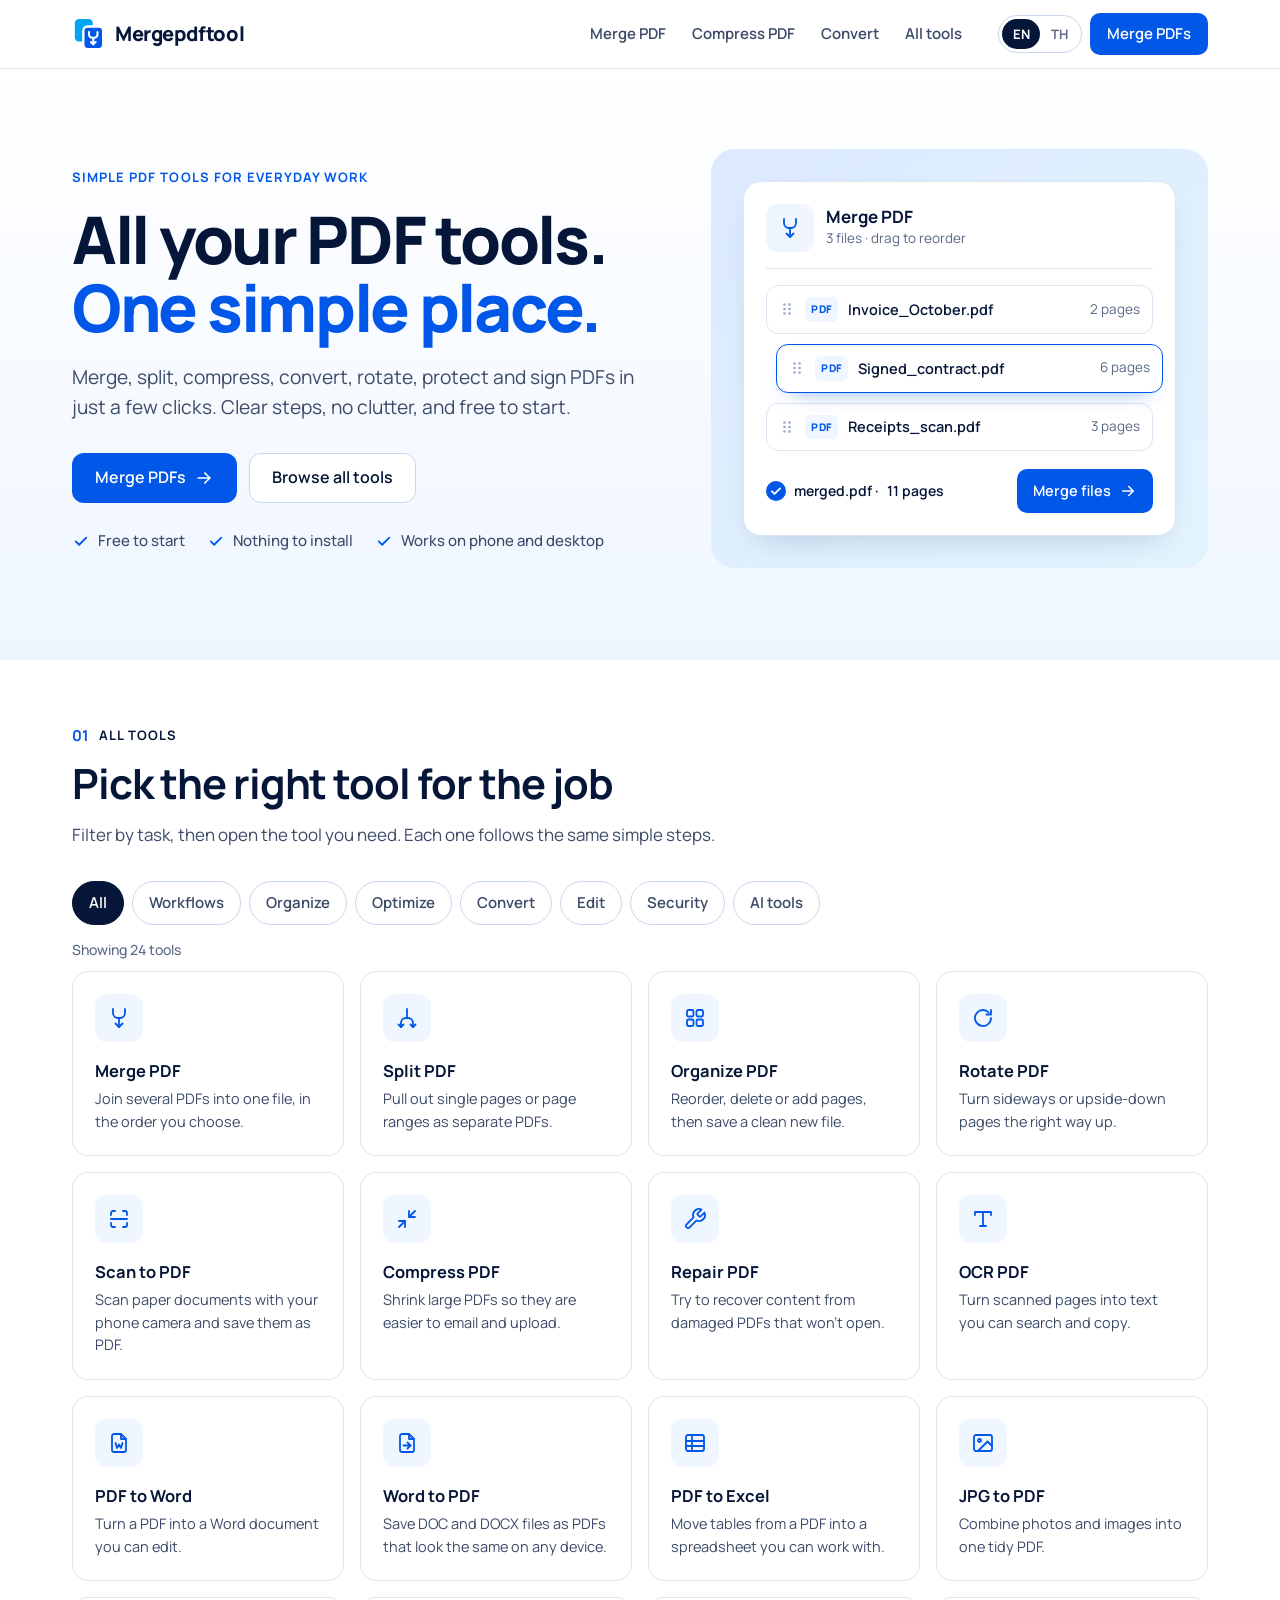
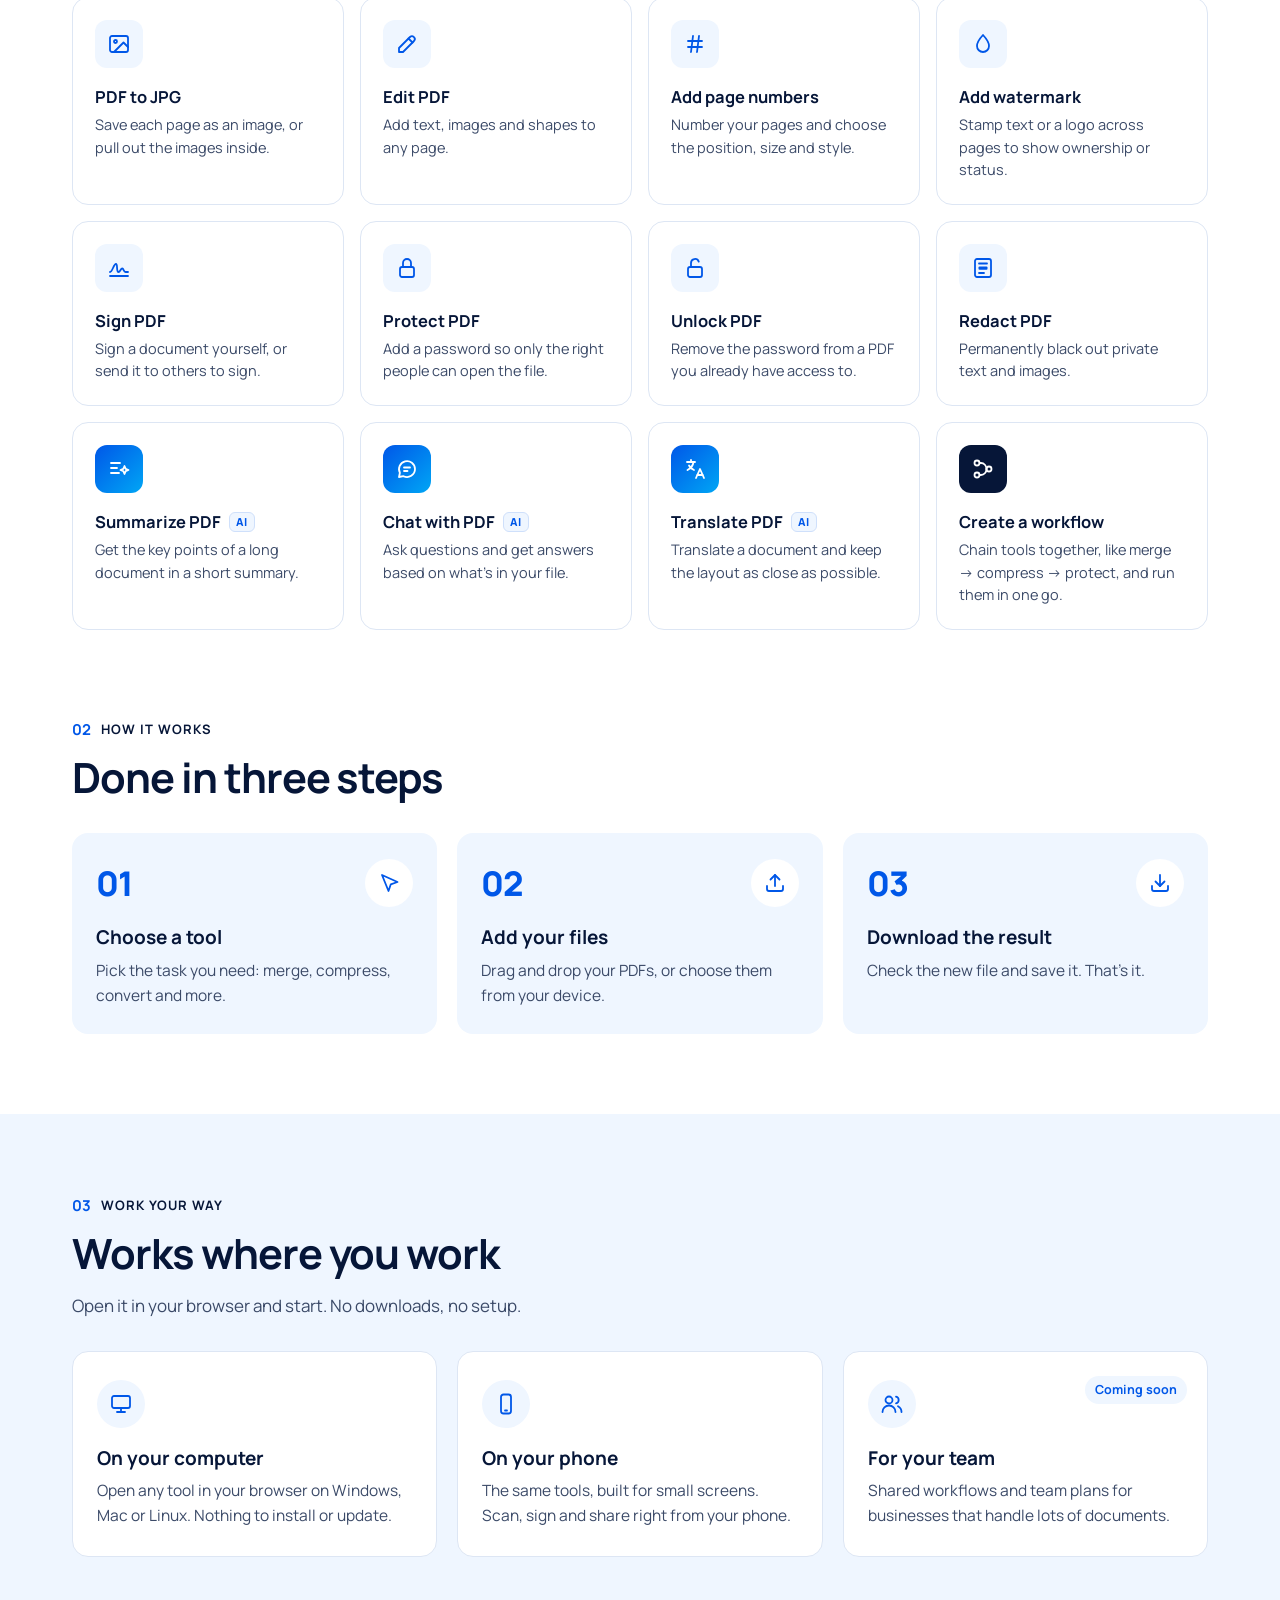
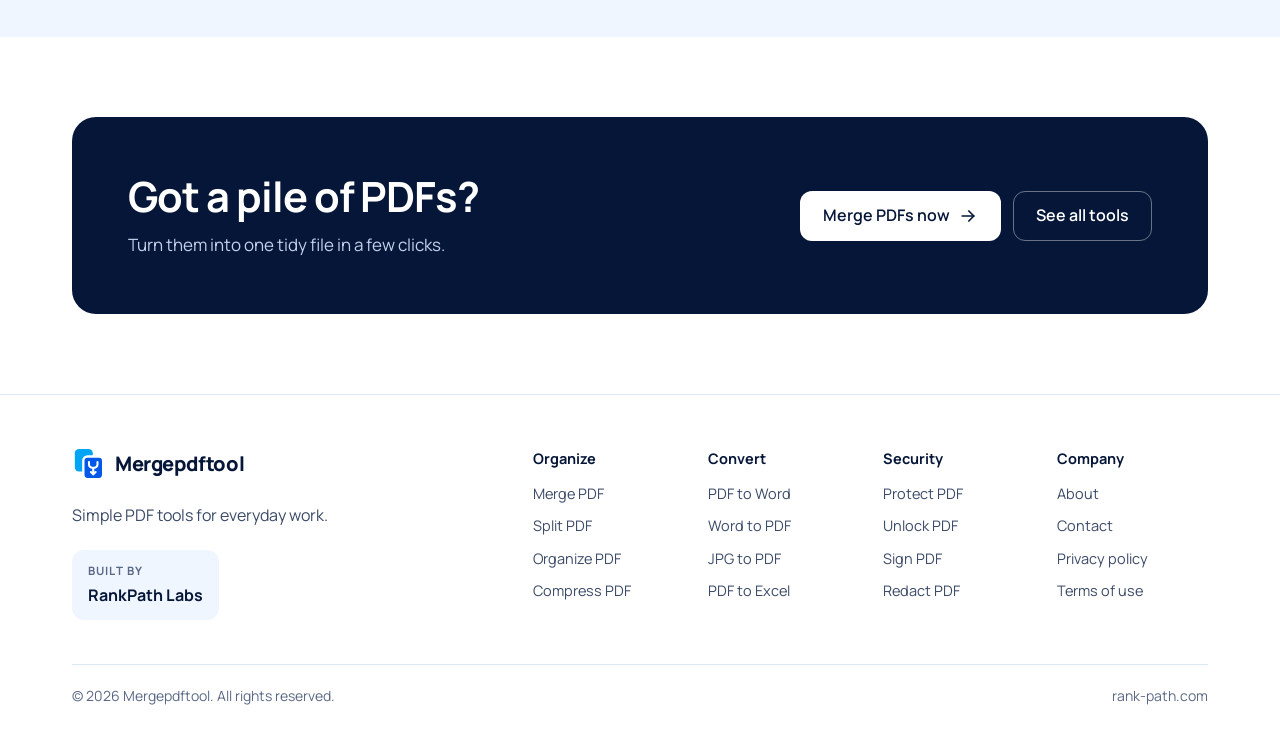
==== index.html @ 2c92baaf "Add Mergepdftool homepage design Single-file, mobile-first homepage in the RankPath Labs brand (Manr" ====
<!doctype html>
<html lang="en">
<head>
<meta charset="utf-8">
<meta name="viewport" content="width=device-width, initial-scale=1">
<title>Mergepdftool — All your PDF tools in one place</title>
<meta name="description" content="Merge, split, compress, convert, rotate, protect and sign PDFs in a few clicks. Simple PDF tools for everyday work, built by RankPath Labs.">
<meta name="theme-color" content="#061638">
<meta property="og:type" content="website">
<meta property="og:site_name" content="Mergepdftool">
<meta property="og:title" content="Mergepdftool — All your PDF tools in one place">
<meta property="og:description" content="Merge, split, compress, convert, rotate, protect and sign PDFs in a few clicks.">
<link rel="icon" type="image/svg+xml" href="data:image/svg+xml,%3Csvg xmlns='http://www.w3.org/2000/svg' viewBox='0 0 36 36'%3E%3Crect x='3' y='2' width='19' height='24' rx='4.5' fill='%2300A6F5'/%3E%3Crect x='12' y='10' width='21' height='24' rx='4.5' fill='%230057E8' stroke='%23fff' stroke-width='2.5'/%3E%3Cpath d='M18 16v2.5a3.5 3.5 0 0 0 3.5 3.5h2a3.5 3.5 0 0 0 3.5-3.5V16M22.5 22v7M20 26.5l2.5 2.5 2.5-2.5' fill='none' stroke='%23fff' stroke-width='2.2' stroke-linecap='round' stroke-linejoin='round'/%3E%3C/svg%3E">
<link rel="preconnect" href="https://fonts.googleapis.com">
<link rel="preconnect" href="https://fonts.gstatic.com" crossorigin>
<link href="https://fonts.googleapis.com/css2?family=Manrope:wght@400;500;600;700;800&family=Noto+Sans+Thai:wght@400;500;600;700&display=swap" rel="stylesheet">
<style>
/* ---------- Brand tokens: RankPath Labs guideline ---------- */
:root{
  --navy:#061638;
  --blue:#0057E8;
  --blue-600:#0049C4;
  --cyan:#00A6F5;
  --ice:#EFF6FF;
  --white:#FFFFFF;

  --text:#061638;
  --text-2:#3B4A68;
  --text-3:#5A6886;
  --line:#DDE6F4;
  --line-2:#C9D7EE;

  --radius:16px;
  --radius-lg:24px;
  --shadow:0 14px 32px -16px rgba(6,22,56,.22);
  --font:'Manrope','Noto Sans Thai',system-ui,-apple-system,'Segoe UI',Roboto,sans-serif;
  --font-th:'Noto Sans Thai','Manrope',system-ui,-apple-system,'Segoe UI',sans-serif;
}

*,*::before,*::after{box-sizing:border-box}
[hidden]{display:none!important}
html{-webkit-text-size-adjust:100%;scroll-behavior:smooth;scroll-padding-top:84px}
body{margin:0;background:var(--white);color:var(--text);font-family:var(--font);font-size:16px;line-height:1.6;-webkit-font-smoothing:antialiased;text-rendering:optimizeLegibility}
html:lang(th) body{font-family:var(--font-th);line-height:1.7}
svg{display:block}
a{color:inherit;text-decoration:none}
button{font:inherit;color:inherit;cursor:pointer}
h1,h2,h3,p{margin:0}
ul,ol{margin:0;padding:0;list-style:none}
:focus-visible{outline:2px solid var(--blue);outline-offset:3px;border-radius:8px}

.wrap{max-width:1200px;margin:0 auto;padding:0 16px}
@media (min-width:768px){.wrap{padding:0 32px}}

.skip{position:absolute;left:16px;top:-60px;z-index:100;background:var(--navy);color:#fff;padding:10px 16px;border-radius:10px;font-weight:600}
.skip:focus{top:12px}

.ic{width:24px;height:24px;fill:none;stroke:currentColor;stroke-width:1.8;stroke-linecap:round;stroke-linejoin:round;flex:none}

/* ---------- Buttons ---------- */
.btn{display:inline-flex;align-items:center;justify-content:center;gap:8px;min-height:50px;padding:12px 22px;border-radius:12px;border:1.5px solid transparent;font-weight:600;font-size:16px;line-height:1.2;white-space:nowrap;transition:background-color .15s,border-color .15s,color .15s}
.btn .ic{width:20px;height:20px;stroke-width:2}
.btn-primary{background:var(--blue);color:#fff}
.btn-primary:hover{background:var(--blue-600)}
.btn-ghost{background:#fff;color:var(--navy);border-color:var(--line-2)}
.btn-ghost:hover{border-color:var(--blue);color:var(--blue)}
.btn-light{background:#fff;color:var(--navy)}
.btn-light:hover{background:var(--ice)}
.btn-outline-light{color:#fff;border-color:rgba(255,255,255,.4)}
.btn-outline-light:hover{border-color:#fff}
.btn-sm{min-height:42px;padding:8px 16px;font-size:15px;border-radius:10px}

/* ---------- Header ---------- */
.site-header{position:sticky;top:0;z-index:50;background:rgba(255,255,255,.94);backdrop-filter:saturate(1.4) blur(10px);-webkit-backdrop-filter:saturate(1.4) blur(10px);border-bottom:1px solid var(--line)}
.bar{display:flex;align-items:center;gap:12px;height:68px}
.brand{display:inline-flex;align-items:center;gap:9px;font-weight:800;font-size:18px;letter-spacing:-.02em;color:var(--navy)}
.brand .logo{width:30px;height:30px}
@media (min-width:400px){.brand{font-size:20px}.brand .logo{width:34px;height:34px}}
.nav{display:none;align-items:center;gap:2px;margin-left:auto}
.nav a{padding:8px 12px;border-radius:8px;font-weight:600;font-size:15px;color:var(--text-2)}
.nav a:hover{color:var(--navy);background:var(--ice)}
.bar-actions{display:flex;align-items:center;gap:8px;margin-left:auto}
.bar-actions .btn-sm{display:none}
.lang{display:inline-flex;padding:3px;border:1px solid var(--line-2);border-radius:999px;background:#fff}
.lang button{border:0;background:transparent;min-width:38px;padding:5px 9px;border-radius:999px;font-weight:700;font-size:13px;color:var(--text-3)}
.lang button[aria-pressed="true"]{background:var(--navy);color:#fff}
.menu-btn{display:grid;place-items:center;width:44px;height:44px;border:1px solid var(--line-2);border-radius:12px;background:#fff;color:var(--navy)}
.menu-btn .ic{width:22px;height:22px}
.menu-btn .i-close{display:none}
.menu-btn[aria-expanded="true"] .i-open{display:none}
.menu-btn[aria-expanded="true"] .i-close{display:block}
.mobile-menu{border-top:1px solid var(--line);background:#fff;padding:12px 0 20px}
.mobile-menu a:not(.btn){display:block;padding:12px 4px;font-weight:600;font-size:17px;border-bottom:1px solid var(--line)}
.mobile-menu .btn{width:100%;margin-top:16px}
@media (min-width:960px){
  .nav{display:flex}
  .bar-actions{margin-left:12px}
  .bar-actions .btn-sm{display:inline-flex}
  .menu-btn,.mobile-menu{display:none!important}
}

/* ---------- Shared type ---------- */
.eyebrow{display:inline-flex;align-items:center;gap:8px;font-size:13px;font-weight:700;letter-spacing:.08em;text-transform:uppercase;color:var(--blue)}
.kicker{display:flex;align-items:center;gap:10px;font-size:13px;font-weight:700;letter-spacing:.08em;text-transform:uppercase;color:var(--navy)}
.kicker .num{color:var(--blue);font-size:15px;letter-spacing:0}
h1{margin-top:16px;font-size:clamp(2.35rem,1.2rem + 4.4vw,4.1rem);font-weight:800;line-height:1.04;letter-spacing:-.035em;color:var(--navy)}
h1 .accent{display:block;color:var(--blue)}
h1,h2{text-wrap:balance}
.nw{white-space:nowrap}
h2{margin-top:12px;font-size:clamp(1.75rem,1.2rem + 2vw,2.6rem);font-weight:700;line-height:1.15;letter-spacing:-.025em;color:var(--navy)}
.sec-head{max-width:660px}
.sec-sub{margin-top:14px;font-size:17px;color:var(--text-2)}

/* Thai: Thai font, no letter-spacing, no uppercase, roomy line height */
:lang(th) .eyebrow,:lang(th) .kicker{letter-spacing:0;text-transform:none;font-size:15px;font-weight:600}
:lang(th) h1{letter-spacing:0;line-height:1.45;font-weight:700;font-size:clamp(2rem,1.1rem + 3.4vw,3.35rem)}
:lang(th) h2{letter-spacing:0;line-height:1.5}
:lang(th) h3{letter-spacing:0;line-height:1.5}
:lang(th) .brand{letter-spacing:-.02em}

/* ---------- Hero ---------- */
.hero{padding:44px 0 56px;background:linear-gradient(180deg,#fff 0%,var(--ice) 100%)}
.hero-grid{display:grid;grid-template-columns:minmax(0,1fr);gap:44px;align-items:center}
.lede{margin-top:20px;max-width:34em;font-size:clamp(1.05rem,1rem + .3vw,1.2rem);color:var(--text-2)}
.hero-cta{display:flex;flex-wrap:wrap;gap:12px;margin-top:30px}
.hero-cta .btn{flex:1 1 200px}
@media (min-width:560px){.hero-cta .btn{flex:0 0 auto}}
.trust{display:flex;flex-wrap:wrap;gap:10px 22px;margin-top:26px;font-size:15px;font-weight:500;color:var(--text-2)}
.trust li{display:flex;align-items:center;gap:8px}
.trust .ic{width:18px;height:18px;color:var(--blue);stroke-width:2.4}
@media (min-width:960px){
  .hero{padding:80px 0 92px}
  .hero-grid{grid-template-columns:1.08fr .92fr;gap:56px}
}

/* Hero product preview (illustration only) */
.preview{position:relative;padding:22px;border-radius:var(--radius-lg);background:linear-gradient(140deg,#DCE9FF 0%,#E2F4FE 100%)}
@media (min-width:560px){.preview{padding:32px}}
.pv-card{position:relative;background:#fff;border:1px solid var(--line);border-radius:18px;padding:18px;box-shadow:var(--shadow)}
@media (min-width:560px){.pv-card{padding:22px}}
.pv-head{display:flex;align-items:center;gap:12px;padding-bottom:16px;border-bottom:1px solid var(--line)}
.pv-head strong{display:block;font-size:17px;font-weight:700;color:var(--navy);line-height:1.3}
.pv-head small{display:block;font-size:13.5px;color:var(--text-3)}
.pv-files{display:grid;grid-template-columns:minmax(0,1fr);gap:10px;margin-top:16px}
.pv-files li{display:flex;align-items:center;gap:10px;padding:11px 12px;border:1px solid var(--line);border-radius:12px;background:#fff;font-size:14.5px}
.pv-files li.is-moving{border-color:var(--blue);box-shadow:0 10px 22px -14px rgba(0,87,232,.6);transform:translateX(10px)}
.grip{width:16px;height:16px;color:#9AA8C3}
.pdf{flex:none;font-size:10.5px;font-weight:800;letter-spacing:.04em;color:var(--blue);background:var(--ice);border-radius:6px;padding:4px 6px}
.fname{flex:1;min-width:0;overflow:hidden;text-overflow:ellipsis;white-space:nowrap;font-weight:600;color:var(--navy)}
.pages{flex:none;color:var(--text-3);font-size:13.5px}
.pv-foot{display:flex;flex-wrap:wrap;align-items:center;justify-content:space-between;gap:12px;margin-top:18px}
.result{display:inline-flex;align-items:center;gap:8px;font-size:14px;font-weight:600;color:var(--navy)}
.result .ic{width:20px;height:20px;padding:3px;border-radius:50%;background:var(--blue);color:#fff;stroke-width:3}
.fake-btn{display:inline-flex;align-items:center;gap:8px;padding:10px 16px;border-radius:10px;background:var(--blue);color:#fff;font-weight:600;font-size:14.5px}
.fake-btn .ic{width:18px;height:18px;stroke-width:2}

/* ---------- Tools ---------- */
.tools{padding:64px 0 72px}
.filters{display:flex;gap:8px;margin:28px -16px 0;padding:4px 16px;overflow-x:auto;scrollbar-width:none;-webkit-overflow-scrolling:touch}
.filters::-webkit-scrollbar{display:none}
.filters button{flex:none;white-space:nowrap;border:1px solid var(--line-2);background:#fff;border-radius:999px;padding:9px 16px;font-weight:600;font-size:15px;color:var(--text-2);transition:background-color .15s,border-color .15s,color .15s}
.filters button:hover{border-color:var(--blue);color:var(--blue)}
.filters button[aria-pressed="true"]{background:var(--navy);border-color:var(--navy);color:#fff}
@media (min-width:768px){.filters{flex-wrap:wrap;overflow:visible;margin:32px 0 0;padding:0}}
.count{margin-top:14px;min-height:1.6em;font-size:14px;font-weight:500;color:var(--text-3)}

.grid{display:grid;gap:12px;margin-top:10px;grid-template-columns:minmax(0,1fr)}
@media (min-width:640px){.grid{grid-template-columns:repeat(2,1fr);gap:16px}}
@media (min-width:960px){.grid{grid-template-columns:repeat(3,1fr)}}
@media (min-width:1140px){.grid{grid-template-columns:repeat(4,1fr)}}
.tool-link{display:grid;grid-template-columns:48px 1fr;column-gap:14px;row-gap:2px;align-content:start;height:100%;padding:16px;border:1px solid var(--line);border-radius:var(--radius);background:#fff;transition:border-color .15s,box-shadow .15s,transform .15s}
.tool-link .tile{grid-row:span 2}
.tool-link h3{display:flex;align-items:center;gap:8px;font-size:16.5px;font-weight:700;line-height:1.35;color:var(--navy);padding-top:2px}
.tool-link p{font-size:14.5px;line-height:1.55;color:var(--text-2)}
:lang(th) .tool-link p{line-height:1.7}
.tool-link:hover{border-color:var(--blue);box-shadow:var(--shadow);transform:translateY(-2px)}
@media (min-width:640px){
  .tool-link{grid-template-columns:1fr;row-gap:6px;padding:22px}
  .tool-link .tile{grid-row:auto;margin-bottom:10px}
}
.tile{display:grid;place-items:center;width:48px;height:48px;border-radius:12px;background:var(--ice);color:var(--blue)}
.tool[data-cat="ai"] .tile{background:linear-gradient(135deg,var(--blue) 0%,var(--cyan) 100%);color:#fff}
.tool[data-cat="workflow"] .tile{background:var(--navy);color:#fff}
.tag{font-size:11px;font-weight:800;letter-spacing:.04em;color:var(--blue);background:var(--ice);border:1px solid #CFE0FB;border-radius:6px;padding:1px 6px;line-height:1.5}

/* ---------- How it works ---------- */
.steps{padding:16px 0 80px}
.step-list{display:grid;grid-template-columns:minmax(0,1fr);gap:14px;margin-top:32px}
@media (min-width:800px){.step-list{grid-template-columns:repeat(3,1fr);gap:20px}}
.step{padding:26px 24px;border-radius:var(--radius);background:var(--ice)}
.step-top{display:flex;align-items:center;justify-content:space-between;margin-bottom:18px}
.step-num{font-size:34px;font-weight:800;line-height:1;letter-spacing:-.03em;color:var(--blue)}
.round{display:grid;place-items:center;width:48px;height:48px;border-radius:50%;background:#fff;color:var(--blue)}
.step h3,.way h3{font-size:19px;font-weight:700;line-height:1.3;color:var(--navy)}
.step p,.way p{margin-top:8px;font-size:15.5px;color:var(--text-2)}

/* ---------- Work your way ---------- */
.ways{padding:80px 0;background:var(--ice)}
.ways-grid{display:grid;grid-template-columns:minmax(0,1fr);gap:14px;margin-top:32px}
@media (min-width:800px){.ways-grid{grid-template-columns:repeat(3,1fr);gap:20px}}
.way{position:relative;padding:28px 24px;border-radius:var(--radius);background:#fff;border:1px solid var(--line)}
.way .round{background:var(--ice);margin-bottom:18px}
.pill{position:absolute;top:24px;right:20px;font-size:12.5px;font-weight:700;color:var(--blue);background:var(--ice);border-radius:999px;padding:4px 10px}

/* ---------- CTA band ---------- */
.cta{padding:80px 0}
.cta-box{display:grid;grid-template-columns:minmax(0,1fr);gap:26px;padding:40px 24px;border-radius:var(--radius-lg);background:var(--navy);color:#fff}
.cta-box h2{margin:0;color:#fff}
.cta-box p{margin-top:10px;font-size:17px;color:#C3D1EC;max-width:30em}
.cta-actions{display:flex;flex-wrap:wrap;gap:12px}
.cta-actions .btn{flex:1 1 200px}
@media (min-width:860px){
  .cta-box{grid-template-columns:1fr auto;align-items:center;padding:56px}
  .cta-actions .btn{flex:0 0 auto}
}

/* ---------- Footer ---------- */
.site-footer{border-top:1px solid var(--line);padding:52px 0 28px}
.foot-grid{display:grid;grid-template-columns:minmax(0,1fr);gap:40px}
@media (min-width:960px){.foot-grid{grid-template-columns:1.2fr 2fr;gap:56px}}
.foot-brand p{margin-top:14px;max-width:24em;color:var(--text-2)}
.endorse{display:inline-flex;flex-direction:column;gap:2px;margin-top:22px;padding:12px 16px;border-radius:12px;background:var(--ice)}
.endorse small{font-size:11.5px;font-weight:700;letter-spacing:.1em;text-transform:uppercase;color:var(--text-3)}
:lang(th) .endorse small{letter-spacing:0;text-transform:none;font-size:13px;font-weight:600}
.endorse strong{font-size:16px;font-weight:700;color:var(--navy)}
.endorse:hover strong{color:var(--blue)}
.foot-cols{display:grid;grid-template-columns:repeat(2,1fr);gap:32px 24px}
@media (min-width:640px){.foot-cols{grid-template-columns:repeat(4,1fr)}}
.foot-cols h3{margin-bottom:12px;font-size:14.5px;font-weight:700;color:var(--navy)}
.foot-cols ul{display:grid;gap:9px;font-size:14.5px;color:var(--text-2)}
.foot-cols a:hover{color:var(--blue)}
.foot-bottom{display:flex;flex-wrap:wrap;justify-content:space-between;gap:10px 24px;margin-top:44px;padding-top:20px;border-top:1px solid var(--line);font-size:14px;color:var(--text-3)}
.foot-bottom nav{display:flex;gap:20px}
.foot-bottom a:hover{color:var(--blue)}

@media (prefers-reduced-motion:reduce){
  html{scroll-behavior:auto}
  *{transition:none!important}
  .tool-link:hover{transform:none}
}
</style>
</head>
<body>

<!-- Icon sprite -->
<svg width="0" height="0" style="position:absolute" aria-hidden="true" focusable="false">
  <symbol id="logo-mark" viewBox="0 0 36 36">
    <rect x="3" y="2" width="19" height="24" rx="4.5" fill="#00A6F5"/>
    <rect x="12" y="10" width="21" height="24" rx="4.5" fill="#0057E8" stroke="#fff" stroke-width="2.5"/>
    <path d="M18 16v2.5a3.5 3.5 0 0 0 3.5 3.5h2a3.5 3.5 0 0 0 3.5-3.5V16M22.5 22v7M20 26.5l2.5 2.5 2.5-2.5" fill="none" stroke="#fff" stroke-width="2.2" stroke-linecap="round" stroke-linejoin="round"/>
  </symbol>
  <symbol id="i-merge" viewBox="0 0 24 24"><path d="M6 3v4a5 5 0 0 0 5 5h2a5 5 0 0 0 5-5V3"/><path d="M12 12v9"/><path d="M8.5 17.5 12 21l3.5-3.5"/></symbol>
  <symbol id="i-split" viewBox="0 0 24 24"><path d="M12 3v9"/><path d="M6 21v-4a5 5 0 0 1 5-5h2a5 5 0 0 1 5 5v4"/><path d="M3.5 18.5 6 21l2.5-2.5"/><path d="M15.5 18.5 18 21l2.5-2.5"/></symbol>
  <symbol id="i-grid" viewBox="0 0 24 24"><rect x="4" y="4" width="6.5" height="6.5" rx="1.5"/><rect x="13.5" y="4" width="6.5" height="6.5" rx="1.5"/><rect x="4" y="13.5" width="6.5" height="6.5" rx="1.5"/><rect x="13.5" y="13.5" width="6.5" height="6.5" rx="1.5"/></symbol>
  <symbol id="i-rotate" viewBox="0 0 24 24"><path d="M20 12a8 8 0 1 1-2.35-5.65"/><path d="M20 4v4.5h-4.5"/></symbol>
  <symbol id="i-scan" viewBox="0 0 24 24"><path d="M4 8V6a2 2 0 0 1 2-2h2"/><path d="M16 4h2a2 2 0 0 1 2 2v2"/><path d="M20 16v2a2 2 0 0 1-2 2h-2"/><path d="M8 20H6a2 2 0 0 1-2-2v-2"/><path d="M4 12h16"/></symbol>
  <symbol id="i-compress" viewBox="0 0 24 24"><path d="M4 14h6v6"/><path d="M20 10h-6V4"/><path d="M14 10l6-6"/><path d="M4 20l6-6"/></symbol>
  <symbol id="i-wrench" viewBox="0 0 24 24"><path d="M14.7 6.3a1 1 0 0 0 0 1.4l1.6 1.6a1 1 0 0 0 1.4 0l3.77-3.77a6 6 0 0 1-7.94 7.94l-6.91 6.91a2.12 2.12 0 0 1-3-3l6.91-6.91a6 6 0 0 1 7.94-7.94z"/></symbol>
  <symbol id="i-text" viewBox="0 0 24 24"><path d="M4 8V5h16v3"/><path d="M12 5v14"/><path d="M9 19h6"/></symbol>
  <symbol id="i-word" viewBox="0 0 24 24"><path d="M14 3H7a2 2 0 0 0-2 2v14a2 2 0 0 0 2 2h10a2 2 0 0 0 2-2V8z"/><path d="M14 3v5h5"/><path d="M8.5 12l1.5 5 2-3.5 2 3.5 1.5-5"/></symbol>
  <symbol id="i-topdf" viewBox="0 0 24 24"><path d="M14 3H7a2 2 0 0 0-2 2v14a2 2 0 0 0 2 2h10a2 2 0 0 0 2-2V8z"/><path d="M14 3v5h5"/><path d="M8.5 14.5h7"/><path d="M12.5 11.5l3 3-3 3"/></symbol>
  <symbol id="i-table" viewBox="0 0 24 24"><rect x="3" y="4" width="18" height="16" rx="2"/><path d="M3 10h18"/><path d="M3 15h18"/><path d="M9 4v16"/></symbol>
  <symbol id="i-image" viewBox="0 0 24 24"><rect x="3" y="4" width="18" height="16" rx="2"/><circle cx="8.5" cy="9.5" r="1.5"/><path d="M21 15l-4.5-4.5L7 20"/></symbol>
  <symbol id="i-edit" viewBox="0 0 24 24"><path d="M4 20h4L19 9a2.83 2.83 0 0 0-4-4L4 16z"/><path d="M13.5 6.5l4 4"/></symbol>
  <symbol id="i-hash" viewBox="0 0 24 24"><path d="M5 9h14"/><path d="M5 15h14"/><path d="M10 4 8 20"/><path d="M16 4l-2 16"/></symbol>
  <symbol id="i-drop" viewBox="0 0 24 24"><path d="M12 3s6 6.4 6 11a6 6 0 0 1-12 0c0-4.6 6-11 6-11z"/></symbol>
  <symbol id="i-sign" viewBox="0 0 24 24"><path d="M3 16c2.5 0 3.5-8 6-8 2 0 0 8 2.5 8 1.8 0 2-3.5 3.8-3.5 1.5 0 1.2 3.5 3.2 3.5H21"/><path d="M3 20h18"/></symbol>
  <symbol id="i-lock" viewBox="0 0 24 24"><rect x="5" y="11" width="14" height="10" rx="2"/><path d="M8 11V7a4 4 0 0 1 8 0v4"/></symbol>
  <symbol id="i-unlock" viewBox="0 0 24 24"><rect x="5" y="11" width="14" height="10" rx="2"/><path d="M8 11V7a4 4 0 0 1 7.75-1.4"/></symbol>
  <symbol id="i-redact" viewBox="0 0 24 24"><rect x="4" y="3" width="16" height="18" rx="2"/><path d="M8 7.5h8"/><rect x="7.5" y="10.5" width="9" height="3.2" rx="1" fill="currentColor" stroke="none"/><path d="M8 17h5"/></symbol>
  <symbol id="i-summary" viewBox="0 0 24 24"><path d="M4 6h9"/><path d="M4 11h6"/><path d="M4 16h8"/><path d="M17.5 9l1.2 2.8 2.8 1.2-2.8 1.2-1.2 2.8-1.2-2.8-2.8-1.2 2.8-1.2z"/></symbol>
  <symbol id="i-chat" viewBox="0 0 24 24"><path d="M20 12a8 8 0 0 1-11.5 7.2L4 20l.9-4.2A8 8 0 1 1 20 12z"/><path d="M9 10.5h6"/><path d="M9 14h3.5"/></symbol>
  <symbol id="i-translate" viewBox="0 0 24 24"><path d="M4 5h8"/><path d="M8 3v2"/><path d="M10.5 5c-.5 3.5-3 6.5-6 8"/><path d="M6 8.5c1 2 2.8 3.6 5 4.5"/><path d="M13 21l4-9 4 9"/><path d="M14.4 18h5.2"/></symbol>
  <symbol id="i-flow" viewBox="0 0 24 24"><circle cx="6" cy="6" r="2.5"/><circle cx="6" cy="18" r="2.5"/><circle cx="18" cy="12" r="2.5"/><path d="M8.5 6H10a5.5 6 0 0 1 5.5 6"/><path d="M8.5 18H10a5.5 6 0 0 0 5.5-6"/></symbol>
  <symbol id="i-pointer" viewBox="0 0 24 24"><path d="M5 4l6.5 16 2.3-6.7L20.5 11z"/></symbol>
  <symbol id="i-upload" viewBox="0 0 24 24"><path d="M12 15V4"/><path d="M7.5 8.5 12 4l4.5 4.5"/><path d="M4 15v3a2 2 0 0 0 2 2h12a2 2 0 0 0 2-2v-3"/></symbol>
  <symbol id="i-download" viewBox="0 0 24 24"><path d="M12 4v11"/><path d="M7.5 10.5 12 15l4.5-4.5"/><path d="M4 15v3a2 2 0 0 0 2 2h12a2 2 0 0 0 2-2v-3"/></symbol>
  <symbol id="i-monitor" viewBox="0 0 24 24"><rect x="3" y="4" width="18" height="12" rx="2"/><path d="M8 20h8"/><path d="M12 16v4"/></symbol>
  <symbol id="i-phone" viewBox="0 0 24 24"><rect x="7" y="2.5" width="10" height="19" rx="2.5"/><path d="M11 18.5h2"/></symbol>
  <symbol id="i-team" viewBox="0 0 24 24"><circle cx="9" cy="8" r="3.5"/><path d="M2.5 20a6.5 6.5 0 0 1 13 0"/><path d="M16 4.6a3.5 3.5 0 0 1 0 6.8"/><path d="M18 14.2a6.5 6.5 0 0 1 3.5 5.8"/></symbol>
  <symbol id="i-check" viewBox="0 0 24 24"><path d="M5 12.5l4.5 4.5L19 7.5"/></symbol>
  <symbol id="i-arrow" viewBox="0 0 24 24"><path d="M5 12h14"/><path d="M13 6l6 6-6 6"/></symbol>
  <symbol id="i-menu" viewBox="0 0 24 24"><path d="M4 7h16"/><path d="M4 12h16"/><path d="M4 17h16"/></symbol>
  <symbol id="i-close" viewBox="0 0 24 24"><path d="M6 6l12 12"/><path d="M18 6 6 18"/></symbol>
  <symbol id="i-grip" viewBox="0 0 16 16"><g fill="currentColor" stroke="none"><circle cx="5.5" cy="3.5" r="1.3"/><circle cx="10.5" cy="3.5" r="1.3"/><circle cx="5.5" cy="8" r="1.3"/><circle cx="10.5" cy="8" r="1.3"/><circle cx="5.5" cy="12.5" r="1.3"/><circle cx="10.5" cy="12.5" r="1.3"/></g></symbol>
</svg>

<a class="skip" href="#main" data-i18n="skip">Skip to content</a>

<!-- ========== Header ========== -->
<header class="site-header">
  <div class="wrap bar">
    <a class="brand" href="/">
      <svg class="logo" aria-hidden="true"><use href="#logo-mark"/></svg>
      <span>Mergepdftool</span>
    </a>

    <nav class="nav" aria-label="Main" data-i18n-aria="aria.nav">
      <a href="/merge-pdf" data-i18n="t.merge">Merge PDF</a>
      <a href="/compress-pdf" data-i18n="t.compress">Compress PDF</a>
      <a href="#tools" data-goto-filter="convert" data-i18n="nav.convert">Convert</a>
      <a href="#tools" data-goto-filter="all" data-i18n="nav.all">All tools</a>
    </nav>

    <div class="bar-actions">
      <div class="lang" role="group" aria-label="Language" data-i18n-aria="aria.lang">
        <button type="button" data-lang="en" aria-pressed="true">EN</button>
        <button type="button" data-lang="th" aria-pressed="false" lang="th">TH</button>
      </div>
      <a class="btn btn-primary btn-sm" href="/merge-pdf" data-i18n="nav.cta">Merge PDFs</a>
      <button class="menu-btn" type="button" aria-expanded="false" aria-controls="mobile-menu" aria-label="Open menu">
        <svg class="ic i-open" aria-hidden="true"><use href="#i-menu"/></svg>
        <svg class="ic i-close" aria-hidden="true"><use href="#i-close"/></svg>
      </button>
    </div>
  </div>

  <div class="mobile-menu" id="mobile-menu" hidden>
    <div class="wrap">
      <a href="/merge-pdf" data-i18n="t.merge">Merge PDF</a>
      <a href="/compress-pdf" data-i18n="t.compress">Compress PDF</a>
      <a href="#tools" data-goto-filter="convert" data-i18n="nav.convert">Convert</a>
      <a href="#tools" data-goto-filter="all" data-i18n="nav.all">All tools</a>
      <a class="btn btn-primary" href="/merge-pdf" data-i18n="nav.cta">Merge PDFs</a>
    </div>
  </div>
</header>

<main id="main">

<!-- ========== Hero ========== -->
<section class="hero">
  <div class="wrap hero-grid">
    <div>
      <p class="eyebrow" data-i18n="hero.eyebrow">Simple PDF tools for everyday work</p>
      <h1 data-i18n="hero.h1">All your PDF tools.<span class="accent">One simple place.</span></h1>
      <!-- Claim check: "free to start" must match the live product before launch. -->
      <p class="lede" data-i18n="hero.lede">Merge, split, compress, convert, rotate, protect and sign PDFs in just a few clicks. Clear steps, no clutter, and free to start.</p>
      <div class="hero-cta">
        <a class="btn btn-primary" href="/merge-pdf"><span data-i18n="hero.cta1">Merge PDFs</span><svg class="ic" aria-hidden="true"><use href="#i-arrow"/></svg></a>
        <a class="btn btn-ghost" href="#tools" data-goto-filter="all" data-i18n="hero.cta2">Browse all tools</a>
      </div>
      <ul class="trust">
        <li><svg class="ic" aria-hidden="true"><use href="#i-check"/></svg><span data-i18n="trust.1">Free to start</span></li>
        <li><svg class="ic" aria-hidden="true"><use href="#i-check"/></svg><span data-i18n="trust.2">Nothing to install</span></li>
        <li><svg class="ic" aria-hidden="true"><use href="#i-check"/></svg><span data-i18n="trust.3">Works on phone and desktop</span></li>
      </ul>
    </div>

    <!-- Product preview: illustration only, not a working form -->
    <div class="preview" aria-hidden="true">
      <div class="pv-card">
        <div class="pv-head">
          <span class="tile"><svg class="ic"><use href="#i-merge"/></svg></span>
          <div>
            <strong data-i18n="t.merge">Merge PDF</strong>
            <small data-i18n="pv.meta">3 files · drag to reorder</small>
          </div>
        </div>
        <ul class="pv-files">
          <li><svg class="grip"><use href="#i-grip"/></svg><span class="pdf">PDF</span><span class="fname">Invoice_October.pdf</span><span class="pages" data-i18n="pv.p2">2 pages</span></li>
          <li class="is-moving"><svg class="grip"><use href="#i-grip"/></svg><span class="pdf">PDF</span><span class="fname">Signed_contract.pdf</span><span class="pages" data-i18n="pv.p6">6 pages</span></li>
          <li><svg class="grip"><use href="#i-grip"/></svg><span class="pdf">PDF</span><span class="fname">Receipts_scan.pdf</span><span class="pages" data-i18n="pv.p3">3 pages</span></li>
        </ul>
        <div class="pv-foot">
          <span class="result"><svg class="ic"><use href="#i-check"/></svg>merged.pdf · <span data-i18n="pv.p11">11 pages</span></span>
          <span class="fake-btn"><span data-i18n="pv.btn">Merge files</span><svg class="ic"><use href="#i-arrow"/></svg></span>
        </div>
      </div>
    </div>
  </div>
</section>

<!-- ========== Tools ========== -->
<section class="tools" id="tools">
  <div class="wrap">
    <div class="sec-head">
      <p class="kicker"><span class="num">01</span><span data-i18n="tools.kicker">All tools</span></p>
      <h2 data-i18n="tools.title">Pick the right tool for the job</h2>
      <p class="sec-sub" data-i18n="tools.sub">Filter by task, then open the tool you need. Each one follows the same simple steps.</p>
    </div>

    <div class="filters" role="group" aria-label="Filter tools by task" data-i18n-aria="aria.filters">
      <button type="button" data-filter="all" aria-pressed="true" data-i18n="f.all">All</button>
      <button type="button" data-filter="workflow" aria-pressed="false" data-i18n="f.workflow">Workflows</button>
      <button type="button" data-filter="organize" aria-pressed="false" data-i18n="f.organize">Organize</button>
      <button type="button" data-filter="optimize" aria-pressed="false" data-i18n="f.optimize">Optimize</button>
      <button type="button" data-filter="convert" aria-pressed="false" data-i18n="f.convert">Convert</button>
      <button type="button" data-filter="edit" aria-pressed="false" data-i18n="f.edit">Edit</button>
      <button type="button" data-filter="security" aria-pressed="false" data-i18n="f.security">Security</button>
      <button type="button" data-filter="ai" aria-pressed="false" data-i18n="f.ai">AI tools</button>
    </div>
    <p class="count" id="tool-count" aria-live="polite"></p>

    <ul class="grid">
      <!-- Organize -->
      <li class="tool" data-cat="organize"><a class="tool-link" href="/merge-pdf">
        <span class="tile"><svg class="ic" aria-hidden="true"><use href="#i-merge"/></svg></span>
        <h3 data-i18n="t.merge">Merge PDF</h3>
        <p data-i18n="d.merge">Join several PDFs into one file, in the order you choose.</p>
      </a></li>
      <li class="tool" data-cat="organize"><a class="tool-link" href="/split-pdf">
        <span class="tile"><svg class="ic" aria-hidden="true"><use href="#i-split"/></svg></span>
        <h3 data-i18n="t.split">Split PDF</h3>
        <p data-i18n="d.split">Pull out single pages or page ranges as separate PDFs.</p>
      </a></li>
      <li class="tool" data-cat="organize"><a class="tool-link" href="/organize-pdf">
        <span class="tile"><svg class="ic" aria-hidden="true"><use href="#i-grid"/></svg></span>
        <h3 data-i18n="t.organize">Organize PDF</h3>
        <p data-i18n="d.organize">Reorder, delete or add pages, then save a clean new file.</p>
      </a></li>
      <li class="tool" data-cat="organize"><a class="tool-link" href="/rotate-pdf">
        <span class="tile"><svg class="ic" aria-hidden="true"><use href="#i-rotate"/></svg></span>
        <h3 data-i18n="t.rotate">Rotate PDF</h3>
        <p data-i18n="d.rotate">Turn sideways or upside-down pages the right way up.</p>
      </a></li>
      <li class="tool" data-cat="organize"><a class="tool-link" href="/scan-to-pdf">
        <span class="tile"><svg class="ic" aria-hidden="true"><use href="#i-scan"/></svg></span>
        <h3 data-i18n="t.scan">Scan to PDF</h3>
        <p data-i18n="d.scan">Scan paper documents with your phone camera and save them as PDF.</p>
      </a></li>

      <!-- Optimize -->
      <li class="tool" data-cat="optimize"><a class="tool-link" href="/compress-pdf">
        <span class="tile"><svg class="ic" aria-hidden="true"><use href="#i-compress"/></svg></span>
        <h3 data-i18n="t.compress">Compress PDF</h3>
        <p data-i18n="d.compress">Shrink large PDFs so they are easier to email and upload.</p>
      </a></li>
      <li class="tool" data-cat="optimize"><a class="tool-link" href="/repair-pdf">
        <span class="tile"><svg class="ic" aria-hidden="true"><use href="#i-wrench"/></svg></span>
        <h3 data-i18n="t.repair">Repair PDF</h3>
        <p data-i18n="d.repair">Try to recover content from damaged PDFs that won't open.</p>
      </a></li>
      <li class="tool" data-cat="optimize"><a class="tool-link" href="/ocr-pdf">
        <span class="tile"><svg class="ic" aria-hidden="true"><use href="#i-text"/></svg></span>
        <h3 data-i18n="t.ocr">OCR PDF</h3>
        <p data-i18n="d.ocr">Turn scanned pages into text you can search and copy.</p>
      </a></li>

      <!-- Convert -->
      <li class="tool" data-cat="convert"><a class="tool-link" href="/pdf-to-word">
        <span class="tile"><svg class="ic" aria-hidden="true"><use href="#i-word"/></svg></span>
        <h3 data-i18n="t.pdf2word">PDF to Word</h3>
        <p data-i18n="d.pdf2word">Turn a PDF into a Word document you can edit.</p>
      </a></li>
      <li class="tool" data-cat="convert"><a class="tool-link" href="/word-to-pdf">
        <span class="tile"><svg class="ic" aria-hidden="true"><use href="#i-topdf"/></svg></span>
        <h3 data-i18n="t.word2pdf">Word to PDF</h3>
        <p data-i18n="d.word2pdf">Save DOC and DOCX files as PDFs that look the same on any device.</p>
      </a></li>
      <li class="tool" data-cat="convert"><a class="tool-link" href="/pdf-to-excel">
        <span class="tile"><svg class="ic" aria-hidden="true"><use href="#i-table"/></svg></span>
        <h3 data-i18n="t.pdf2excel">PDF to Excel</h3>
        <p data-i18n="d.pdf2excel">Move tables from a PDF into a spreadsheet you can work with.</p>
      </a></li>
      <li class="tool" data-cat="convert"><a class="tool-link" href="/jpg-to-pdf">
        <span class="tile"><svg class="ic" aria-hidden="true"><use href="#i-image"/></svg></span>
        <h3 data-i18n="t.jpg2pdf">JPG to PDF</h3>
        <p data-i18n="d.jpg2pdf">Combine photos and images into one tidy PDF.</p>
      </a></li>
      <li class="tool" data-cat="convert"><a class="tool-link" href="/pdf-to-jpg">
        <span class="tile"><svg class="ic" aria-hidden="true"><use href="#i-image"/></svg></span>
        <h3 data-i18n="t.pdf2jpg">PDF to JPG</h3>
        <p data-i18n="d.pdf2jpg">Save each page as an image, or pull out the images inside.</p>
      </a></li>

      <!-- Edit -->
      <li class="tool" data-cat="edit"><a class="tool-link" href="/edit-pdf">
        <span class="tile"><svg class="ic" aria-hidden="true"><use href="#i-edit"/></svg></span>
        <h3 data-i18n="t.edit">Edit PDF</h3>
        <p data-i18n="d.edit">Add text, images and shapes to any page.</p>
      </a></li>
      <li class="tool" data-cat="edit"><a class="tool-link" href="/add-page-numbers">
        <span class="tile"><svg class="ic" aria-hidden="true"><use href="#i-hash"/></svg></span>
        <h3 data-i18n="t.pagenum">Add page numbers</h3>
        <p data-i18n="d.pagenum">Number your pages and choose the position, size and style.</p>
      </a></li>
      <li class="tool" data-cat="edit"><a class="tool-link" href="/add-watermark">
        <span class="tile"><svg class="ic" aria-hidden="true"><use href="#i-drop"/></svg></span>
        <h3 data-i18n="t.watermark">Add watermark</h3>
        <p data-i18n="d.watermark">Stamp text or a logo across pages to show ownership or status.</p>
      </a></li>
      <li class="tool" data-cat="edit"><a class="tool-link" href="/sign-pdf">
        <span class="tile"><svg class="ic" aria-hidden="true"><use href="#i-sign"/></svg></span>
        <h3 data-i18n="t.sign">Sign PDF</h3>
        <p data-i18n="d.sign">Sign a document yourself, or send it to others to sign.</p>
      </a></li>

      <!-- Security -->
      <li class="tool" data-cat="security"><a class="tool-link" href="/protect-pdf">
        <span class="tile"><svg class="ic" aria-hidden="true"><use href="#i-lock"/></svg></span>
        <h3 data-i18n="t.protect">Protect PDF</h3>
        <p data-i18n="d.protect">Add a password so only the right people can open the file.</p>
      </a></li>
      <li class="tool" data-cat="security"><a class="tool-link" href="/unlock-pdf">
        <span class="tile"><svg class="ic" aria-hidden="true"><use href="#i-unlock"/></svg></span>
        <h3 data-i18n="t.unlock">Unlock PDF</h3>
        <p data-i18n="d.unlock">Remove the password from a PDF you already have access to.</p>
      </a></li>
      <li class="tool" data-cat="security"><a class="tool-link" href="/redact-pdf">
        <span class="tile"><svg class="ic" aria-hidden="true"><use href="#i-redact"/></svg></span>
        <h3 data-i18n="t.redact">Redact PDF</h3>
        <p data-i18n="d.redact">Permanently black out private text and images.</p>
      </a></li>

      <!-- AI tools -->
      <li class="tool" data-cat="ai"><a class="tool-link" href="/summarize-pdf">
        <span class="tile"><svg class="ic" aria-hidden="true"><use href="#i-summary"/></svg></span>
        <h3><span data-i18n="t.summarize">Summarize PDF</span><span class="tag">AI</span></h3>
        <p data-i18n="d.summarize">Get the key points of a long document in a short summary.</p>
      </a></li>
      <li class="tool" data-cat="ai"><a class="tool-link" href="/chat-with-pdf">
        <span class="tile"><svg class="ic" aria-hidden="true"><use href="#i-chat"/></svg></span>
        <h3><span data-i18n="t.chat">Chat with PDF</span><span class="tag">AI</span></h3>
        <p data-i18n="d.chat">Ask questions and get answers based on what's in your file.</p>
      </a></li>
      <li class="tool" data-cat="ai"><a class="tool-link" href="/translate-pdf">
        <span class="tile"><svg class="ic" aria-hidden="true"><use href="#i-translate"/></svg></span>
        <h3><span data-i18n="t.translate">Translate PDF</span><span class="tag">AI</span></h3>
        <p data-i18n="d.translate">Translate a document and keep the layout as close as possible.</p>
      </a></li>

      <!-- Workflows -->
      <li class="tool" data-cat="workflow"><a class="tool-link" href="/workflows">
        <span class="tile"><svg class="ic" aria-hidden="true"><use href="#i-flow"/></svg></span>
        <h3 data-i18n="t.workflow">Create a workflow</h3>
        <p data-i18n="d.workflow">Chain tools together, like merge → compress → protect, and run them in one go.</p>
      </a></li>
    </ul>
  </div>
</section>

<!-- ========== How it works ========== -->
<section class="steps" aria-labelledby="steps-title">
  <div class="wrap">
    <div class="sec-head">
      <p class="kicker"><span class="num">02</span><span data-i18n="steps.kicker">How it works</span></p>
      <h2 id="steps-title" data-i18n="steps.title">Done in three steps</h2>
    </div>
    <ol class="step-list">
      <li class="step">
        <div class="step-top"><span class="step-num">01</span><span class="round"><svg class="ic" aria-hidden="true"><use href="#i-pointer"/></svg></span></div>
        <h3 data-i18n="s1.t">Choose a tool</h3>
        <p data-i18n="s1.d">Pick the task you need: merge, compress, convert and more.</p>
      </li>
      <li class="step">
        <div class="step-top"><span class="step-num">02</span><span class="round"><svg class="ic" aria-hidden="true"><use href="#i-upload"/></svg></span></div>
        <h3 data-i18n="s2.t">Add your files</h3>
        <p data-i18n="s2.d">Drag and drop your PDFs, or choose them from your device.</p>
      </li>
      <li class="step">
        <div class="step-top"><span class="step-num">03</span><span class="round"><svg class="ic" aria-hidden="true"><use href="#i-download"/></svg></span></div>
        <h3 data-i18n="s3.t">Download the result</h3>
        <p data-i18n="s3.d">Check the new file and save it. That's it.</p>
      </li>
    </ol>
  </div>
</section>

<!-- ========== Work your way ========== -->
<section class="ways" aria-labelledby="ways-title">
  <div class="wrap">
    <div class="sec-head">
      <p class="kicker"><span class="num">03</span><span data-i18n="ways.kicker">Work your way</span></p>
      <h2 id="ways-title" data-i18n="ways.title">Works where you work</h2>
      <p class="sec-sub" data-i18n="ways.sub">Open it in your browser and start. No downloads, no setup.</p>
    </div>
    <div class="ways-grid">
      <article class="way">
        <span class="round"><svg class="ic" aria-hidden="true"><use href="#i-monitor"/></svg></span>
        <h3 data-i18n="w1.t">On your computer</h3>
        <p data-i18n="w1.d">Open any tool in your browser on Windows, Mac or Linux. Nothing to install or update.</p>
      </article>
      <article class="way">
        <span class="round"><svg class="ic" aria-hidden="true"><use href="#i-phone"/></svg></span>
        <h3 data-i18n="w2.t">On your phone</h3>
        <p data-i18n="w2.d">The same tools, built for small screens. Scan, sign and share right from your phone.</p>
      </article>
      <article class="way">
        <span class="pill" data-i18n="ways.soon">Coming soon</span>
        <span class="round"><svg class="ic" aria-hidden="true"><use href="#i-team"/></svg></span>
        <h3 data-i18n="w3.t">For your team</h3>
        <p data-i18n="w3.d">Shared workflows and team plans for businesses that handle lots of documents.</p>
      </article>
    </div>
  </div>
</section>

<!-- ========== CTA ========== -->
<section class="cta">
  <div class="wrap">
    <div class="cta-box">
      <div class="cta-text">
        <h2 data-i18n="cta.title">Got a pile of PDFs?</h2>
        <p data-i18n="cta.sub">Turn them into one tidy file in a few clicks.</p>
      </div>
      <div class="cta-actions">
        <a class="btn btn-light" href="/merge-pdf"><span data-i18n="cta.btn1">Merge PDFs now</span><svg class="ic" aria-hidden="true"><use href="#i-arrow"/></svg></a>
        <a class="btn btn-outline-light" href="#tools" data-goto-filter="all" data-i18n="cta.btn2">See all tools</a>
      </div>
    </div>
  </div>
</section>

</main>

<!-- ========== Footer ========== -->
<footer class="site-footer">
  <div class="wrap">
    <div class="foot-grid">
      <div class="foot-brand">
        <a class="brand" href="/">
          <svg class="logo" aria-hidden="true"><use href="#logo-mark"/></svg>
          <span>Mergepdftool</span>
        </a>
        <p data-i18n="foot.tag">Simple PDF tools for everyday work.</p>
        <a class="endorse" href="https://rank-path.com" rel="noopener">
          <small data-i18n="foot.built">Built by</small>
          <strong>RankPath Labs</strong>
        </a>
      </div>
      <div class="foot-cols">
        <div>
          <h3 data-i18n="f.organize">Organize</h3>
          <ul>
            <li><a href="/merge-pdf" data-i18n="t.merge">Merge PDF</a></li>
            <li><a href="/split-pdf" data-i18n="t.split">Split PDF</a></li>
            <li><a href="/organize-pdf" data-i18n="t.organize">Organize PDF</a></li>
            <li><a href="/compress-pdf" data-i18n="t.compress">Compress PDF</a></li>
          </ul>
        </div>
        <div>
          <h3 data-i18n="f.convert">Convert</h3>
          <ul>
            <li><a href="/pdf-to-word" data-i18n="t.pdf2word">PDF to Word</a></li>
            <li><a href="/word-to-pdf" data-i18n="t.word2pdf">Word to PDF</a></li>
            <li><a href="/jpg-to-pdf" data-i18n="t.jpg2pdf">JPG to PDF</a></li>
            <li><a href="/pdf-to-excel" data-i18n="t.pdf2excel">PDF to Excel</a></li>
          </ul>
        </div>
        <div>
          <h3 data-i18n="f.security">Security</h3>
          <ul>
            <li><a href="/protect-pdf" data-i18n="t.protect">Protect PDF</a></li>
            <li><a href="/unlock-pdf" data-i18n="t.unlock">Unlock PDF</a></li>
            <li><a href="/sign-pdf" data-i18n="t.sign">Sign PDF</a></li>
            <li><a href="/redact-pdf" data-i18n="t.redact">Redact PDF</a></li>
          </ul>
        </div>
        <div>
          <h3 data-i18n="foot.company">Company</h3>
          <ul>
            <li><a href="/about" data-i18n="foot.about">About</a></li>
            <li><a href="/contact" data-i18n="foot.contact">Contact</a></li>
            <li><a href="/privacy" data-i18n="foot.privacy">Privacy policy</a></li>
            <li><a href="/terms" data-i18n="foot.terms">Terms of use</a></li>
          </ul>
        </div>
      </div>
    </div>
    <div class="foot-bottom">
      <p data-i18n="foot.rights">© 2026 Mergepdftool. All rights reserved.</p>
      <p>rank-path.com</p>
    </div>
  </div>
</footer>

<script>
(function () {
  'use strict';

  /* ---------- Thai copy (English lives in the HTML) ---------- */
  var TH = {
    'skip': 'ข้ามไปยังเนื้อหา',
    'nav.convert': 'แปลงไฟล์',
    'nav.all': 'เครื่องมือทั้งหมด',
    'nav.cta': 'รวมไฟล์ PDF',

    'hero.eyebrow': 'เครื่องมือ PDF ใช้ง่าย สำหรับงานทุกวัน',
    'hero.h1': '<span class="nw">เครื่องมือ PDF</span> <span class="nw">ครบทุกงาน</span><span class="accent">รวมไว้ในที่เดียว</span>',
    'hero.lede': 'รวม แยก บีบอัด แปลงไฟล์ หมุนหน้า ใส่รหัส และเซ็นเอกสาร PDF ได้ในไม่กี่คลิก ขั้นตอนชัดเจน หน้าจอไม่รก และเริ่มใช้ได้ฟรี',
    'hero.cta1': 'รวมไฟล์ PDF',
    'hero.cta2': 'ดูเครื่องมือทั้งหมด',
    'trust.1': 'เริ่มใช้ได้ฟรี',
    'trust.2': 'ไม่ต้องติดตั้งโปรแกรม',
    'trust.3': 'ใช้ได้ทั้งมือถือและคอมพิวเตอร์',

    'pv.meta': '3 ไฟล์ · ลากเพื่อสลับลำดับ',
    'pv.p2': '2 หน้า', 'pv.p6': '6 หน้า', 'pv.p3': '3 หน้า', 'pv.p11': '11 หน้า',
    'pv.btn': 'รวมไฟล์',

    'tools.kicker': 'เครื่องมือทั้งหมด',
    'tools.title': 'เลือกเครื่องมือให้ตรงกับงาน',
    'tools.sub': 'เลือกหมวดงาน แล้วเปิดเครื่องมือที่ต้องการ ทุกเครื่องมือใช้ขั้นตอนง่ายๆ แบบเดียวกัน',
    'f.all': 'ทั้งหมด', 'f.workflow': 'เวิร์กโฟลว์', 'f.organize': 'จัดหน้า', 'f.optimize': 'ปรับแต่งไฟล์',
    'f.convert': 'แปลงไฟล์', 'f.edit': 'แก้ไข', 'f.security': 'ความปลอดภัย', 'f.ai': 'เครื่องมือ AI',

    't.merge': 'รวม PDF', 'd.merge': 'รวมหลายไฟล์ PDF เป็นไฟล์เดียว เรียงลำดับได้ตามต้องการ',
    't.split': 'แยก PDF', 'd.split': 'ดึงหน้าเดียวหรือช่วงหน้าที่ต้องการ ออกมาเป็นไฟล์ PDF แยก',
    't.organize': 'จัดเรียงหน้า PDF', 'd.organize': 'สลับลำดับ ลบ หรือเพิ่มหน้า แล้วบันทึกเป็นไฟล์ใหม่ที่เรียบร้อย',
    't.rotate': 'หมุน PDF', 'd.rotate': 'หมุนหน้าที่ตะแคงหรือกลับหัว ให้ตั้งตรงอ่านง่าย',
    't.scan': 'สแกนเป็น PDF', 'd.scan': 'ใช้กล้องมือถือสแกนเอกสารกระดาษ แล้วบันทึกเป็น PDF',
    't.compress': 'บีบอัด PDF', 'd.compress': 'ลดขนาดไฟล์ PDF ให้เล็กลง ส่งอีเมลและอัปโหลดได้ง่ายขึ้น',
    't.repair': 'ซ่อม PDF', 'd.repair': 'ช่วยกู้เนื้อหาจากไฟล์ PDF ที่เสียหรือเปิดไม่ได้',
    't.ocr': 'OCR PDF', 'd.ocr': 'แปลงหน้าที่สแกนมา ให้ค้นหาและคัดลอกข้อความได้',
    't.pdf2word': 'PDF เป็น Word', 'd.pdf2word': 'แปลง PDF เป็นไฟล์ Word ที่แก้ไขต่อได้',
    't.word2pdf': 'Word เป็น PDF', 'd.word2pdf': 'บันทึกไฟล์ DOC และ DOCX เป็น PDF ที่เปิดเครื่องไหนก็หน้าตาเหมือนเดิม',
    't.pdf2excel': 'PDF เป็น Excel', 'd.pdf2excel': 'ย้ายตารางจาก PDF ไปเป็นสเปรดชีตที่ใช้งานต่อได้',
    't.jpg2pdf': 'JPG เป็น PDF', 'd.jpg2pdf': 'รวมรูปถ่ายและรูปภาพหลายรูป เป็น PDF ไฟล์เดียวที่เรียบร้อย',
    't.pdf2jpg': 'PDF เป็น JPG', 'd.pdf2jpg': 'บันทึกแต่ละหน้าเป็นรูปภาพ หรือดึงรูปที่อยู่ในไฟล์ออกมา',
    't.edit': 'แก้ไข PDF', 'd.edit': 'เพิ่มข้อความ รูปภาพ และรูปทรงลงบนหน้าไหนก็ได้',
    't.pagenum': 'ใส่เลขหน้า', 'd.pagenum': 'ใส่เลขหน้า เลือกตำแหน่ง ขนาด และรูปแบบได้เอง',
    't.watermark': 'ใส่ลายน้ำ', 'd.watermark': 'ประทับข้อความหรือโลโก้ลงบนหน้า เพื่อบอกเจ้าของหรือสถานะเอกสาร',
    't.sign': 'เซ็น PDF', 'd.sign': 'เซ็นเอกสารด้วยตัวเอง หรือส่งให้คนอื่นเซ็น',
    't.protect': 'ใส่รหัส PDF', 'd.protect': 'ตั้งรหัสผ่าน ให้เปิดไฟล์ได้เฉพาะคนที่ควรเห็น',
    't.unlock': 'ปลดรหัส PDF', 'd.unlock': 'เอารหัสผ่านออกจากไฟล์ PDF ที่คุณมีสิทธิ์เปิดอยู่แล้ว',
    't.redact': 'ปิดทับข้อมูลลับ', 'd.redact': 'ปิดทับข้อความและรูปที่เป็นข้อมูลส่วนตัวแบบถาวร',
    't.summarize': 'สรุป PDF', 'd.summarize': 'สรุปประเด็นสำคัญจากเอกสารยาวๆ ให้อ่านจบได้เร็วขึ้น',
    't.chat': 'ถามตอบกับ PDF', 'd.chat': 'พิมพ์คำถาม แล้วได้คำตอบจากเนื้อหาในไฟล์ของคุณ',
    't.translate': 'แปลภาษา PDF', 'd.translate': 'แปลเอกสารเป็นภาษาอื่น โดยคงรูปแบบหน้าให้ใกล้เคียงต้นฉบับ',
    't.workflow': 'สร้างเวิร์กโฟลว์', 'd.workflow': 'ต่อหลายเครื่องมือเป็นชุดเดียว เช่น รวม → บีบอัด → ใส่รหัส แล้วสั่งทำงานในครั้งเดียว',

    'steps.kicker': 'วิธีใช้งาน',
    'steps.title': 'เสร็จได้ใน 3 ขั้นตอน',
    's1.t': 'เลือกเครื่องมือ', 's1.d': 'เลือกงานที่ต้องการ เช่น รวมไฟล์ บีบอัด หรือแปลงไฟล์',
    's2.t': 'เพิ่มไฟล์', 's2.d': 'ลากไฟล์มาวาง หรือเลือกไฟล์จากเครื่องของคุณ',
    's3.t': 'ดาวน์โหลดไฟล์', 's3.d': 'ตรวจไฟล์ใหม่ แล้วกดบันทึก เท่านี้ก็เสร็จ',

    'ways.kicker': 'ใช้งานแบบที่คุณถนัด',
    'ways.title': 'ใช้ได้ทุกที่ที่คุณทำงาน',
    'ways.sub': 'เปิดในเบราว์เซอร์แล้วเริ่มได้เลย ไม่ต้องดาวน์โหลด ไม่ต้องตั้งค่า',
    'w1.t': 'บนคอมพิวเตอร์', 'w1.d': 'เปิดเครื่องมือในเบราว์เซอร์ได้ทั้ง Windows, Mac และ Linux ไม่ต้องติดตั้งหรืออัปเดตโปรแกรม',
    'w2.t': 'บนมือถือ', 'w2.d': 'เครื่องมือชุดเดียวกัน ออกแบบให้ใช้บนจอเล็กได้สะดวก สแกน เซ็น และส่งต่อได้จากมือถือ',
    'w3.t': 'สำหรับทีม', 'w3.d': 'เวิร์กโฟลว์ที่ใช้ร่วมกันและแพ็กเกจสำหรับทีม เหมาะกับธุรกิจที่จัดการเอกสารจำนวนมาก',
    'ways.soon': 'เร็วๆ นี้',

    'cta.title': 'มีไฟล์ PDF หลายไฟล์ที่ต้องรวม?',
    'cta.sub': 'รวมเป็นไฟล์เดียวที่เรียบร้อยได้ในไม่กี่คลิก',
    'cta.btn1': 'รวมไฟล์ PDF เลย',
    'cta.btn2': 'ดูเครื่องมือทั้งหมด',

    'foot.tag': 'เครื่องมือ PDF ใช้ง่าย สำหรับงานทุกวัน',
    'foot.built': 'พัฒนาโดย',
    'foot.company': 'บริษัท',
    'foot.about': 'เกี่ยวกับเรา',
    'foot.contact': 'ติดต่อเรา',
    'foot.privacy': 'นโยบายความเป็นส่วนตัว',
    'foot.terms': 'ข้อกำหนดการใช้งาน',
    'foot.rights': '© 2026 Mergepdftool สงวนลิขสิทธิ์'
  };

  var ARIA = {
    en: { 'aria.nav': 'Main', 'aria.lang': 'Language', 'aria.filters': 'Filter tools by task', open: 'Open menu', close: 'Close menu' },
    th: { 'aria.nav': 'เมนูหลัก', 'aria.lang': 'ภาษา', 'aria.filters': 'กรองเครื่องมือตามหมวดงาน', open: 'เปิดเมนู', close: 'ปิดเมนู' }
  };

  var META = {
    en: { title: 'Mergepdftool — All your PDF tools in one place', desc: 'Merge, split, compress, convert, rotate, protect and sign PDFs in a few clicks. Simple PDF tools for everyday work, built by RankPath Labs.' },
    th: { title: 'Mergepdftool — เครื่องมือ PDF ครบ รวมไว้ในที่เดียว', desc: 'รวม แยก บีบอัด แปลงไฟล์ หมุนหน้า ใส่รหัส และเซ็นเอกสาร PDF ได้ในไม่กี่คลิก เครื่องมือ PDF ใช้ง่าย สำหรับงานทุกวัน พัฒนาโดย RankPath Labs' }
  };

  function countText(lang, n) {
    return lang === 'th' ? 'แสดง ' + n + ' เครื่องมือ' : 'Showing ' + n + (n === 1 ? ' tool' : ' tools');
  }

  var root = document.documentElement;
  var textNodes = Array.prototype.slice.call(document.querySelectorAll('[data-i18n]'));
  var ariaNodes = Array.prototype.slice.call(document.querySelectorAll('[data-i18n-aria]'));
  var langBtns = Array.prototype.slice.call(document.querySelectorAll('[data-lang]'));
  var filterBtns = Array.prototype.slice.call(document.querySelectorAll('[data-filter]'));
  var cards = Array.prototype.slice.call(document.querySelectorAll('.tool'));
  var countEl = document.getElementById('tool-count');
  var menuBtn = document.querySelector('.menu-btn');
  var menu = document.getElementById('mobile-menu');
  var metaDesc = document.querySelector('meta[name="description"]');

  var english = new Map();
  textNodes.forEach(function (el) { english.set(el, el.innerHTML); });

  var lang = 'en';
  var visible = cards.length;

  function setLang(next) {
    lang = next === 'th' ? 'th' : 'en';
    root.lang = lang;
    textNodes.forEach(function (el) {
      var key = el.getAttribute('data-i18n');
      el.innerHTML = (lang === 'th' && TH[key] != null) ? TH[key] : english.get(el);
    });
    ariaNodes.forEach(function (el) {
      el.setAttribute('aria-label', ARIA[lang][el.getAttribute('data-i18n-aria')]);
    });
    langBtns.forEach(function (b) { b.setAttribute('aria-pressed', String(b.getAttribute('data-lang') === lang)); });
    setMenuLabel();
    document.title = META[lang].title;
    if (metaDesc) metaDesc.setAttribute('content', META[lang].desc);
    countEl.textContent = countText(lang, visible);
    try { localStorage.setItem('mpt-lang', lang); } catch (e) {}
  }

  function applyFilter(f) {
    visible = 0;
    filterBtns.forEach(function (b) { b.setAttribute('aria-pressed', String(b.getAttribute('data-filter') === f)); });
    cards.forEach(function (c) {
      var show = f === 'all' || c.getAttribute('data-cat') === f;
      c.hidden = !show;
      if (show) visible++;
    });
    countEl.textContent = countText(lang, visible);
  }

  function setMenuLabel() {
    var open = menuBtn.getAttribute('aria-expanded') === 'true';
    menuBtn.setAttribute('aria-label', ARIA[lang][open ? 'close' : 'open']);
  }

  function setMenu(open) {
    menuBtn.setAttribute('aria-expanded', String(open));
    menu.hidden = !open;
    setMenuLabel();
  }

  langBtns.forEach(function (b) {
    b.addEventListener('click', function () { setLang(b.getAttribute('data-lang')); });
  });

  filterBtns.forEach(function (b) {
    b.addEventListener('click', function () { applyFilter(b.getAttribute('data-filter')); });
  });

  document.querySelectorAll('[data-goto-filter]').forEach(function (a) {
    a.addEventListener('click', function () { applyFilter(a.getAttribute('data-goto-filter')); });
  });

  menuBtn.addEventListener('click', function () {
    setMenu(menuBtn.getAttribute('aria-expanded') !== 'true');
  });
  menu.addEventListener('click', function (e) {
    if (e.target.closest('a')) setMenu(false);
  });
  document.addEventListener('keydown', function (e) {
    if (e.key === 'Escape' && !menu.hidden) { setMenu(false); menuBtn.focus(); }
  });

  /* Language: ?lang= in the URL, then saved choice, then browser language */
  var start = 'en';
  var param = new URLSearchParams(location.search).get('lang');
  var saved = null;
  try { saved = localStorage.getItem('mpt-lang'); } catch (e) {}
  if (param === 'th' || param === 'en') start = param;
  else if (saved === 'th' || saved === 'en') start = saved;
  else if ((navigator.language || '').toLowerCase().indexOf('th') === 0) start = 'th';

  applyFilter('all');
  setLang(start);
})();
</script>
</body>
</html>
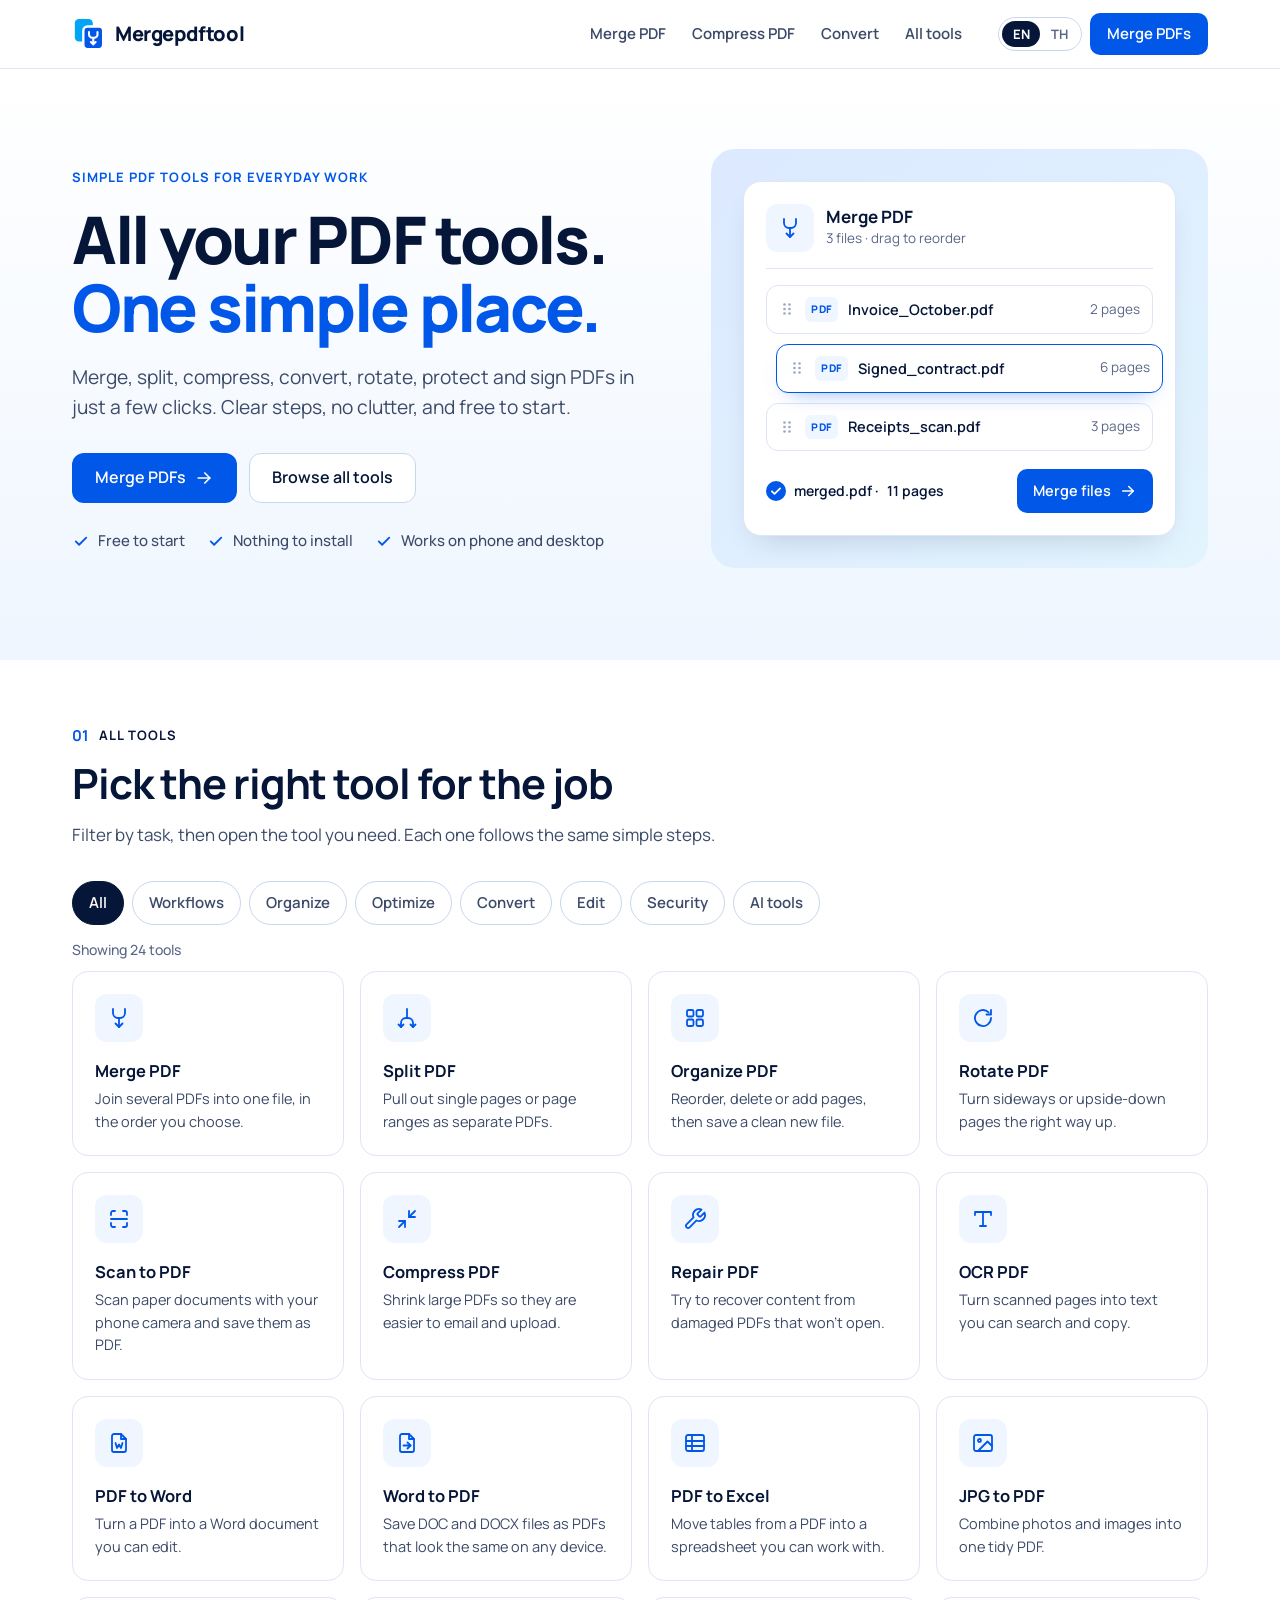
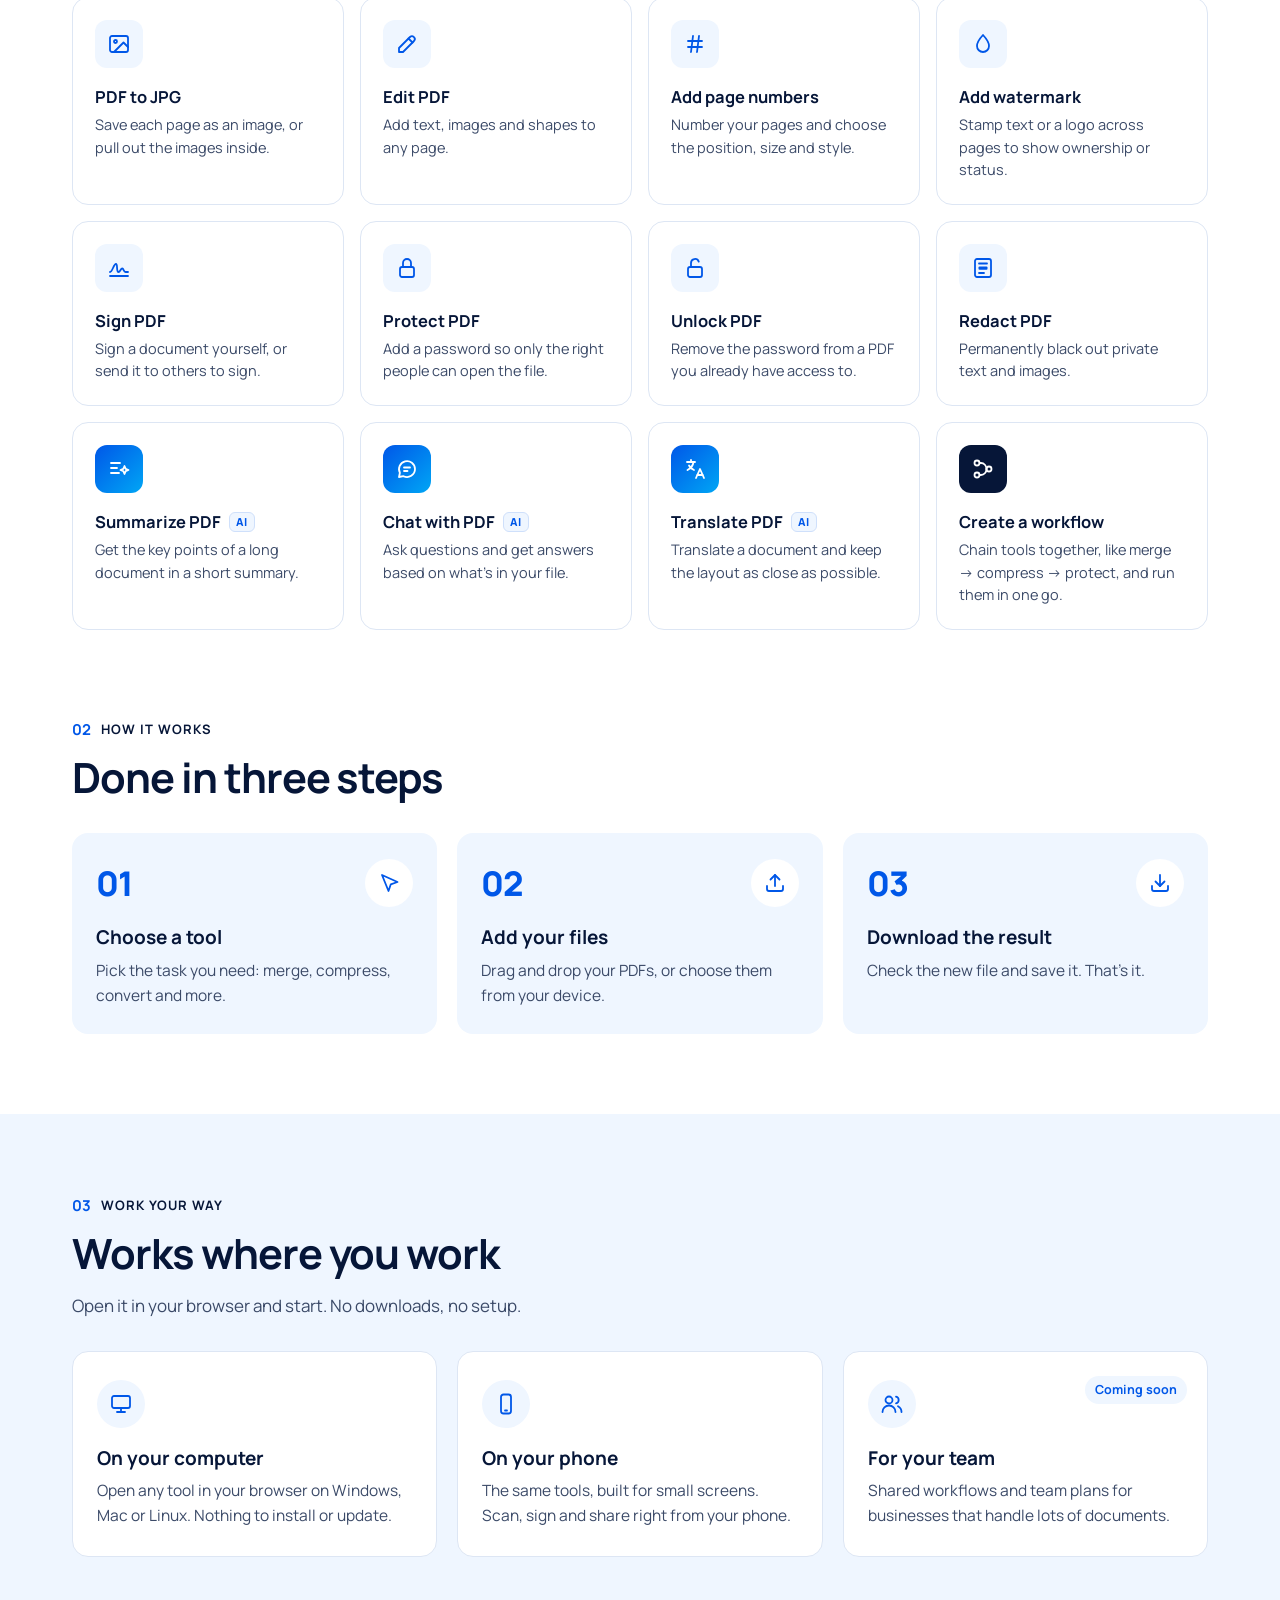
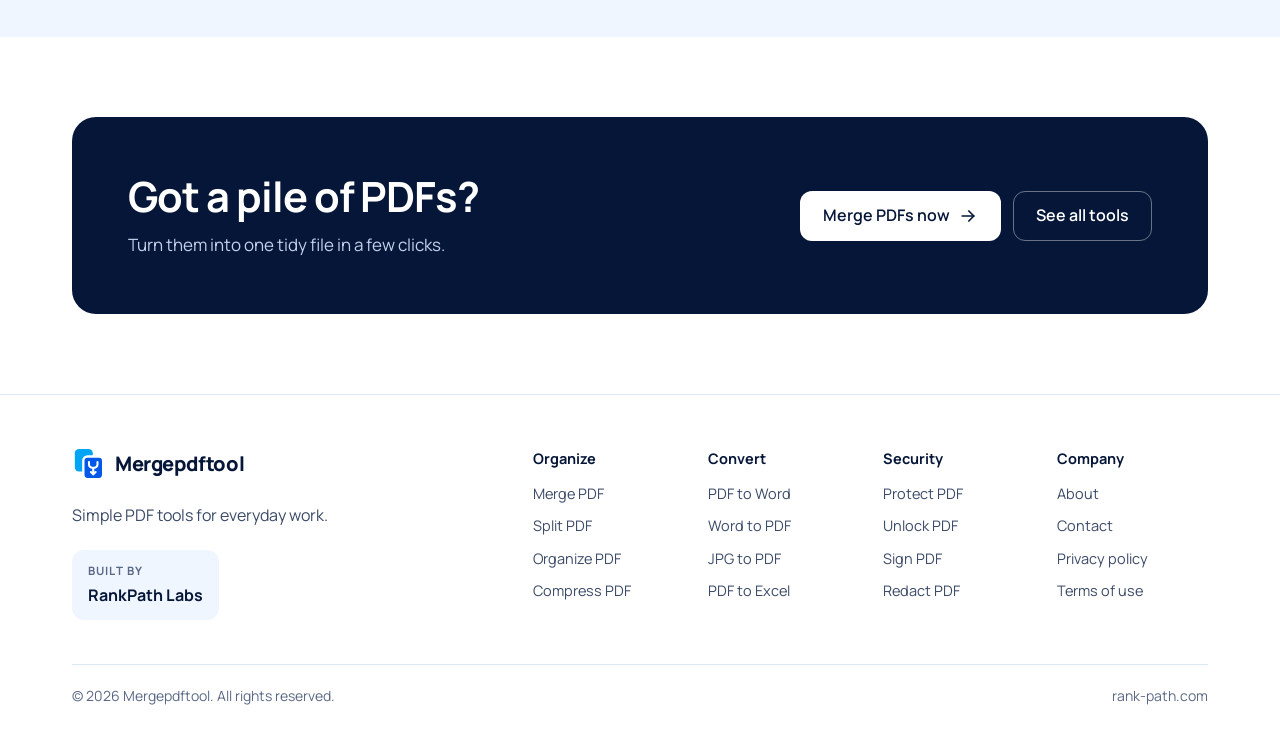
==== commit 432cf668: "Add Thai pages at /th/ for search engines Thai now has its own URLs (/th/ and /th/merge-pdf/) with t" ====
--- a/index.html
+++ b/index.html
@@ -6,6 +6,13 @@
 <title>Mergepdftool — All your PDF tools in one place</title>
 <meta name="description" content="Merge, split, compress, convert, rotate, protect and sign PDFs in a few clicks. Simple PDF tools for everyday work, built by RankPath Labs.">
 <meta name="theme-color" content="#061638">
+<link rel="canonical" href="https://mergepdftool.rank-path.com/">
+<link rel="alternate" hreflang="en" href="https://mergepdftool.rank-path.com/">
+<link rel="alternate" hreflang="th" href="https://mergepdftool.rank-path.com/th/">
+<link rel="alternate" hreflang="x-default" href="https://mergepdftool.rank-path.com/">
+<meta property="og:url" content="https://mergepdftool.rank-path.com/">
+<meta property="og:locale" content="en_US">
+<meta property="og:locale:alternate" content="th_TH">
 <meta property="og:type" content="website">
 <meta property="og:site_name" content="Mergepdftool">
 <meta property="og:title" content="Mergepdftool — All your PDF tools in one place">
@@ -14,231 +21,7 @@
 <link rel="preconnect" href="https://fonts.googleapis.com">
 <link rel="preconnect" href="https://fonts.gstatic.com" crossorigin>
 <link href="https://fonts.googleapis.com/css2?family=Manrope:wght@400;500;600;700;800&family=Noto+Sans+Thai:wght@400;500;600;700&display=swap" rel="stylesheet">
-<style>
-/* ---------- Brand tokens: RankPath Labs guideline ---------- */
-:root{
-  --navy:#061638;
-  --blue:#0057E8;
-  --blue-600:#0049C4;
-  --cyan:#00A6F5;
-  --ice:#EFF6FF;
-  --white:#FFFFFF;
-
-  --text:#061638;
-  --text-2:#3B4A68;
-  --text-3:#5A6886;
-  --line:#DDE6F4;
-  --line-2:#C9D7EE;
-
-  --radius:16px;
-  --radius-lg:24px;
-  --shadow:0 14px 32px -16px rgba(6,22,56,.22);
-  --font:'Manrope','Noto Sans Thai',system-ui,-apple-system,'Segoe UI',Roboto,sans-serif;
-  --font-th:'Noto Sans Thai','Manrope',system-ui,-apple-system,'Segoe UI',sans-serif;
-}
-
-*,*::before,*::after{box-sizing:border-box}
-[hidden]{display:none!important}
-html{-webkit-text-size-adjust:100%;scroll-behavior:smooth;scroll-padding-top:84px}
-body{margin:0;background:var(--white);color:var(--text);font-family:var(--font);font-size:16px;line-height:1.6;-webkit-font-smoothing:antialiased;text-rendering:optimizeLegibility}
-html:lang(th) body{font-family:var(--font-th);line-height:1.7}
-svg{display:block}
-a{color:inherit;text-decoration:none}
-button{font:inherit;color:inherit;cursor:pointer}
-h1,h2,h3,p{margin:0}
-ul,ol{margin:0;padding:0;list-style:none}
-:focus-visible{outline:2px solid var(--blue);outline-offset:3px;border-radius:8px}
-
-.wrap{max-width:1200px;margin:0 auto;padding:0 16px}
-@media (min-width:768px){.wrap{padding:0 32px}}
-
-.skip{position:absolute;left:16px;top:-60px;z-index:100;background:var(--navy);color:#fff;padding:10px 16px;border-radius:10px;font-weight:600}
-.skip:focus{top:12px}
-
-.ic{width:24px;height:24px;fill:none;stroke:currentColor;stroke-width:1.8;stroke-linecap:round;stroke-linejoin:round;flex:none}
-
-/* ---------- Buttons ---------- */
-.btn{display:inline-flex;align-items:center;justify-content:center;gap:8px;min-height:50px;padding:12px 22px;border-radius:12px;border:1.5px solid transparent;font-weight:600;font-size:16px;line-height:1.2;white-space:nowrap;transition:background-color .15s,border-color .15s,color .15s}
-.btn .ic{width:20px;height:20px;stroke-width:2}
-.btn-primary{background:var(--blue);color:#fff}
-.btn-primary:hover{background:var(--blue-600)}
-.btn-ghost{background:#fff;color:var(--navy);border-color:var(--line-2)}
-.btn-ghost:hover{border-color:var(--blue);color:var(--blue)}
-.btn-light{background:#fff;color:var(--navy)}
-.btn-light:hover{background:var(--ice)}
-.btn-outline-light{color:#fff;border-color:rgba(255,255,255,.4)}
-.btn-outline-light:hover{border-color:#fff}
-.btn-sm{min-height:42px;padding:8px 16px;font-size:15px;border-radius:10px}
-
-/* ---------- Header ---------- */
-.site-header{position:sticky;top:0;z-index:50;background:rgba(255,255,255,.94);backdrop-filter:saturate(1.4) blur(10px);-webkit-backdrop-filter:saturate(1.4) blur(10px);border-bottom:1px solid var(--line)}
-.bar{display:flex;align-items:center;gap:12px;height:68px}
-.brand{display:inline-flex;align-items:center;gap:9px;font-weight:800;font-size:18px;letter-spacing:-.02em;color:var(--navy)}
-.brand .logo{width:30px;height:30px}
-@media (min-width:400px){.brand{font-size:20px}.brand .logo{width:34px;height:34px}}
-.nav{display:none;align-items:center;gap:2px;margin-left:auto}
-.nav a{padding:8px 12px;border-radius:8px;font-weight:600;font-size:15px;color:var(--text-2)}
-.nav a:hover{color:var(--navy);background:var(--ice)}
-.bar-actions{display:flex;align-items:center;gap:8px;margin-left:auto}
-.bar-actions .btn-sm{display:none}
-.lang{display:inline-flex;padding:3px;border:1px solid var(--line-2);border-radius:999px;background:#fff}
-.lang button{border:0;background:transparent;min-width:38px;padding:5px 9px;border-radius:999px;font-weight:700;font-size:13px;color:var(--text-3)}
-.lang button[aria-pressed="true"]{background:var(--navy);color:#fff}
-.menu-btn{display:grid;place-items:center;width:44px;height:44px;border:1px solid var(--line-2);border-radius:12px;background:#fff;color:var(--navy)}
-.menu-btn .ic{width:22px;height:22px}
-.menu-btn .i-close{display:none}
-.menu-btn[aria-expanded="true"] .i-open{display:none}
-.menu-btn[aria-expanded="true"] .i-close{display:block}
-.mobile-menu{border-top:1px solid var(--line);background:#fff;padding:12px 0 20px}
-.mobile-menu a:not(.btn){display:block;padding:12px 4px;font-weight:600;font-size:17px;border-bottom:1px solid var(--line)}
-.mobile-menu .btn{width:100%;margin-top:16px}
-@media (min-width:960px){
-  .nav{display:flex}
-  .bar-actions{margin-left:12px}
-  .bar-actions .btn-sm{display:inline-flex}
-  .menu-btn,.mobile-menu{display:none!important}
-}
-
-/* ---------- Shared type ---------- */
-.eyebrow{display:inline-flex;align-items:center;gap:8px;font-size:13px;font-weight:700;letter-spacing:.08em;text-transform:uppercase;color:var(--blue)}
-.kicker{display:flex;align-items:center;gap:10px;font-size:13px;font-weight:700;letter-spacing:.08em;text-transform:uppercase;color:var(--navy)}
-.kicker .num{color:var(--blue);font-size:15px;letter-spacing:0}
-h1{margin-top:16px;font-size:clamp(2.35rem,1.2rem + 4.4vw,4.1rem);font-weight:800;line-height:1.04;letter-spacing:-.035em;color:var(--navy)}
-h1 .accent{display:block;color:var(--blue)}
-h1,h2{text-wrap:balance}
-.nw{white-space:nowrap}
-h2{margin-top:12px;font-size:clamp(1.75rem,1.2rem + 2vw,2.6rem);font-weight:700;line-height:1.15;letter-spacing:-.025em;color:var(--navy)}
-.sec-head{max-width:660px}
-.sec-sub{margin-top:14px;font-size:17px;color:var(--text-2)}
-
-/* Thai: Thai font, no letter-spacing, no uppercase, roomy line height */
-:lang(th) .eyebrow,:lang(th) .kicker{letter-spacing:0;text-transform:none;font-size:15px;font-weight:600}
-:lang(th) h1{letter-spacing:0;line-height:1.45;font-weight:700;font-size:clamp(2rem,1.1rem + 3.4vw,3.35rem)}
-:lang(th) h2{letter-spacing:0;line-height:1.5}
-:lang(th) h3{letter-spacing:0;line-height:1.5}
-:lang(th) .brand{letter-spacing:-.02em}
-
-/* ---------- Hero ---------- */
-.hero{padding:44px 0 56px;background:linear-gradient(180deg,#fff 0%,var(--ice) 100%)}
-.hero-grid{display:grid;grid-template-columns:minmax(0,1fr);gap:44px;align-items:center}
-.lede{margin-top:20px;max-width:34em;font-size:clamp(1.05rem,1rem + .3vw,1.2rem);color:var(--text-2)}
-.hero-cta{display:flex;flex-wrap:wrap;gap:12px;margin-top:30px}
-.hero-cta .btn{flex:1 1 200px}
-@media (min-width:560px){.hero-cta .btn{flex:0 0 auto}}
-.trust{display:flex;flex-wrap:wrap;gap:10px 22px;margin-top:26px;font-size:15px;font-weight:500;color:var(--text-2)}
-.trust li{display:flex;align-items:center;gap:8px}
-.trust .ic{width:18px;height:18px;color:var(--blue);stroke-width:2.4}
-@media (min-width:960px){
-  .hero{padding:80px 0 92px}
-  .hero-grid{grid-template-columns:1.08fr .92fr;gap:56px}
-}
-
-/* Hero product preview (illustration only) */
-.preview{position:relative;padding:22px;border-radius:var(--radius-lg);background:linear-gradient(140deg,#DCE9FF 0%,#E2F4FE 100%)}
-@media (min-width:560px){.preview{padding:32px}}
-.pv-card{position:relative;background:#fff;border:1px solid var(--line);border-radius:18px;padding:18px;box-shadow:var(--shadow)}
-@media (min-width:560px){.pv-card{padding:22px}}
-.pv-head{display:flex;align-items:center;gap:12px;padding-bottom:16px;border-bottom:1px solid var(--line)}
-.pv-head strong{display:block;font-size:17px;font-weight:700;color:var(--navy);line-height:1.3}
-.pv-head small{display:block;font-size:13.5px;color:var(--text-3)}
-.pv-files{display:grid;grid-template-columns:minmax(0,1fr);gap:10px;margin-top:16px}
-.pv-files li{display:flex;align-items:center;gap:10px;padding:11px 12px;border:1px solid var(--line);border-radius:12px;background:#fff;font-size:14.5px}
-.pv-files li.is-moving{border-color:var(--blue);box-shadow:0 10px 22px -14px rgba(0,87,232,.6);transform:translateX(10px)}
-.grip{width:16px;height:16px;color:#9AA8C3}
-.pdf{flex:none;font-size:10.5px;font-weight:800;letter-spacing:.04em;color:var(--blue);background:var(--ice);border-radius:6px;padding:4px 6px}
-.fname{flex:1;min-width:0;overflow:hidden;text-overflow:ellipsis;white-space:nowrap;font-weight:600;color:var(--navy)}
-.pages{flex:none;color:var(--text-3);font-size:13.5px}
-.pv-foot{display:flex;flex-wrap:wrap;align-items:center;justify-content:space-between;gap:12px;margin-top:18px}
-.result{display:inline-flex;align-items:center;gap:8px;font-size:14px;font-weight:600;color:var(--navy)}
-.result .ic{width:20px;height:20px;padding:3px;border-radius:50%;background:var(--blue);color:#fff;stroke-width:3}
-.fake-btn{display:inline-flex;align-items:center;gap:8px;padding:10px 16px;border-radius:10px;background:var(--blue);color:#fff;font-weight:600;font-size:14.5px}
-.fake-btn .ic{width:18px;height:18px;stroke-width:2}
-
-/* ---------- Tools ---------- */
-.tools{padding:64px 0 72px}
-.filters{display:flex;gap:8px;margin:28px -16px 0;padding:4px 16px;overflow-x:auto;scrollbar-width:none;-webkit-overflow-scrolling:touch}
-.filters::-webkit-scrollbar{display:none}
-.filters button{flex:none;white-space:nowrap;border:1px solid var(--line-2);background:#fff;border-radius:999px;padding:9px 16px;font-weight:600;font-size:15px;color:var(--text-2);transition:background-color .15s,border-color .15s,color .15s}
-.filters button:hover{border-color:var(--blue);color:var(--blue)}
-.filters button[aria-pressed="true"]{background:var(--navy);border-color:var(--navy);color:#fff}
-@media (min-width:768px){.filters{flex-wrap:wrap;overflow:visible;margin:32px 0 0;padding:0}}
-.count{margin-top:14px;min-height:1.6em;font-size:14px;font-weight:500;color:var(--text-3)}
-
-.grid{display:grid;gap:12px;margin-top:10px;grid-template-columns:minmax(0,1fr)}
-@media (min-width:640px){.grid{grid-template-columns:repeat(2,1fr);gap:16px}}
-@media (min-width:960px){.grid{grid-template-columns:repeat(3,1fr)}}
-@media (min-width:1140px){.grid{grid-template-columns:repeat(4,1fr)}}
-.tool-link{display:grid;grid-template-columns:48px 1fr;column-gap:14px;row-gap:2px;align-content:start;height:100%;padding:16px;border:1px solid var(--line);border-radius:var(--radius);background:#fff;transition:border-color .15s,box-shadow .15s,transform .15s}
-.tool-link .tile{grid-row:span 2}
-.tool-link h3{display:flex;align-items:center;gap:8px;font-size:16.5px;font-weight:700;line-height:1.35;color:var(--navy);padding-top:2px}
-.tool-link p{font-size:14.5px;line-height:1.55;color:var(--text-2)}
-:lang(th) .tool-link p{line-height:1.7}
-.tool-link:hover{border-color:var(--blue);box-shadow:var(--shadow);transform:translateY(-2px)}
-@media (min-width:640px){
-  .tool-link{grid-template-columns:1fr;row-gap:6px;padding:22px}
-  .tool-link .tile{grid-row:auto;margin-bottom:10px}
-}
-.tile{display:grid;place-items:center;width:48px;height:48px;border-radius:12px;background:var(--ice);color:var(--blue)}
-.tool[data-cat="ai"] .tile{background:linear-gradient(135deg,var(--blue) 0%,var(--cyan) 100%);color:#fff}
-.tool[data-cat="workflow"] .tile{background:var(--navy);color:#fff}
-.tag{font-size:11px;font-weight:800;letter-spacing:.04em;color:var(--blue);background:var(--ice);border:1px solid #CFE0FB;border-radius:6px;padding:1px 6px;line-height:1.5}
-
-/* ---------- How it works ---------- */
-.steps{padding:16px 0 80px}
-.step-list{display:grid;grid-template-columns:minmax(0,1fr);gap:14px;margin-top:32px}
-@media (min-width:800px){.step-list{grid-template-columns:repeat(3,1fr);gap:20px}}
-.step{padding:26px 24px;border-radius:var(--radius);background:var(--ice)}
-.step-top{display:flex;align-items:center;justify-content:space-between;margin-bottom:18px}
-.step-num{font-size:34px;font-weight:800;line-height:1;letter-spacing:-.03em;color:var(--blue)}
-.round{display:grid;place-items:center;width:48px;height:48px;border-radius:50%;background:#fff;color:var(--blue)}
-.step h3,.way h3{font-size:19px;font-weight:700;line-height:1.3;color:var(--navy)}
-.step p,.way p{margin-top:8px;font-size:15.5px;color:var(--text-2)}
-
-/* ---------- Work your way ---------- */
-.ways{padding:80px 0;background:var(--ice)}
-.ways-grid{display:grid;grid-template-columns:minmax(0,1fr);gap:14px;margin-top:32px}
-@media (min-width:800px){.ways-grid{grid-template-columns:repeat(3,1fr);gap:20px}}
-.way{position:relative;padding:28px 24px;border-radius:var(--radius);background:#fff;border:1px solid var(--line)}
-.way .round{background:var(--ice);margin-bottom:18px}
-.pill{position:absolute;top:24px;right:20px;font-size:12.5px;font-weight:700;color:var(--blue);background:var(--ice);border-radius:999px;padding:4px 10px}
-
-/* ---------- CTA band ---------- */
-.cta{padding:80px 0}
-.cta-box{display:grid;grid-template-columns:minmax(0,1fr);gap:26px;padding:40px 24px;border-radius:var(--radius-lg);background:var(--navy);color:#fff}
-.cta-box h2{margin:0;color:#fff}
-.cta-box p{margin-top:10px;font-size:17px;color:#C3D1EC;max-width:30em}
-.cta-actions{display:flex;flex-wrap:wrap;gap:12px}
-.cta-actions .btn{flex:1 1 200px}
-@media (min-width:860px){
-  .cta-box{grid-template-columns:1fr auto;align-items:center;padding:56px}
-  .cta-actions .btn{flex:0 0 auto}
-}
-
-/* ---------- Footer ---------- */
-.site-footer{border-top:1px solid var(--line);padding:52px 0 28px}
-.foot-grid{display:grid;grid-template-columns:minmax(0,1fr);gap:40px}
-@media (min-width:960px){.foot-grid{grid-template-columns:1.2fr 2fr;gap:56px}}
-.foot-brand p{margin-top:14px;max-width:24em;color:var(--text-2)}
-.endorse{display:inline-flex;flex-direction:column;gap:2px;margin-top:22px;padding:12px 16px;border-radius:12px;background:var(--ice)}
-.endorse small{font-size:11.5px;font-weight:700;letter-spacing:.1em;text-transform:uppercase;color:var(--text-3)}
-:lang(th) .endorse small{letter-spacing:0;text-transform:none;font-size:13px;font-weight:600}
-.endorse strong{font-size:16px;font-weight:700;color:var(--navy)}
-.endorse:hover strong{color:var(--blue)}
-.foot-cols{display:grid;grid-template-columns:repeat(2,1fr);gap:32px 24px}
-@media (min-width:640px){.foot-cols{grid-template-columns:repeat(4,1fr)}}
-.foot-cols h3{margin-bottom:12px;font-size:14.5px;font-weight:700;color:var(--navy)}
-.foot-cols ul{display:grid;gap:9px;font-size:14.5px;color:var(--text-2)}
-.foot-cols a:hover{color:var(--blue)}
-.foot-bottom{display:flex;flex-wrap:wrap;justify-content:space-between;gap:10px 24px;margin-top:44px;padding-top:20px;border-top:1px solid var(--line);font-size:14px;color:var(--text-3)}
-.foot-bottom nav{display:flex;gap:20px}
-.foot-bottom a:hover{color:var(--blue)}
-
-@media (prefers-reduced-motion:reduce){
-  html{scroll-behavior:auto}
-  *{transition:none!important}
-  .tool-link:hover{transform:none}
-}
-</style>
+<link rel="stylesheet" href="/assets/site.css">
 </head>
 <body>
 
@@ -296,19 +79,19 @@
     </a>
 
     <nav class="nav" aria-label="Main" data-i18n-aria="aria.nav">
-      <a href="/merge-pdf" data-i18n="t.merge">Merge PDF</a>
-      <a href="/compress-pdf" data-i18n="t.compress">Compress PDF</a>
+      <a href="/merge-pdf/" data-i18n="t.merge">Merge PDF</a>
+      <a href="/compress-pdf/" data-i18n="t.compress">Compress PDF</a>
       <a href="#tools" data-goto-filter="convert" data-i18n="nav.convert">Convert</a>
       <a href="#tools" data-goto-filter="all" data-i18n="nav.all">All tools</a>
     </nav>
 
     <div class="bar-actions">
-      <div class="lang" role="group" aria-label="Language" data-i18n-aria="aria.lang">
-        <button type="button" data-lang="en" aria-pressed="true">EN</button>
-        <button type="button" data-lang="th" aria-pressed="false" lang="th">TH</button>
-      </div>
-      <a class="btn btn-primary btn-sm" href="/merge-pdf" data-i18n="nav.cta">Merge PDFs</a>
-      <button class="menu-btn" type="button" aria-expanded="false" aria-controls="mobile-menu" aria-label="Open menu">
+      <nav class="lang" aria-label="Language" data-i18n-aria="aria.lang">
+        <a href="/" hreflang="en" lang="en" data-lang-link="en" aria-current="true">EN</a>
+        <a href="/th/" hreflang="th" lang="th" data-lang-link="th">TH</a>
+      </nav>
+      <a class="btn btn-primary btn-sm" href="/merge-pdf/" data-i18n="nav.cta">Merge PDFs</a>
+      <button class="menu-btn" type="button" aria-expanded="false" aria-controls="mobile-menu" aria-label="Open menu" data-i18n-aria="aria.menu">
         <svg class="ic i-open" aria-hidden="true"><use href="#i-menu"/></svg>
         <svg class="ic i-close" aria-hidden="true"><use href="#i-close"/></svg>
       </button>
@@ -317,11 +100,11 @@
 
   <div class="mobile-menu" id="mobile-menu" hidden>
     <div class="wrap">
-      <a href="/merge-pdf" data-i18n="t.merge">Merge PDF</a>
-      <a href="/compress-pdf" data-i18n="t.compress">Compress PDF</a>
+      <a href="/merge-pdf/" data-i18n="t.merge">Merge PDF</a>
+      <a href="/compress-pdf/" data-i18n="t.compress">Compress PDF</a>
       <a href="#tools" data-goto-filter="convert" data-i18n="nav.convert">Convert</a>
       <a href="#tools" data-goto-filter="all" data-i18n="nav.all">All tools</a>
-      <a class="btn btn-primary" href="/merge-pdf" data-i18n="nav.cta">Merge PDFs</a>
+      <a class="btn btn-primary" href="/merge-pdf/" data-i18n="nav.cta">Merge PDFs</a>
     </div>
   </div>
 </header>
@@ -337,7 +120,7 @@
       <!-- Claim check: "free to start" must match the live product before launch. -->
       <p class="lede" data-i18n="hero.lede">Merge, split, compress, convert, rotate, protect and sign PDFs in just a few clicks. Clear steps, no clutter, and free to start.</p>
       <div class="hero-cta">
-        <a class="btn btn-primary" href="/merge-pdf"><span data-i18n="hero.cta1">Merge PDFs</span><svg class="ic" aria-hidden="true"><use href="#i-arrow"/></svg></a>
+        <a class="btn btn-primary" href="/merge-pdf/"><span data-i18n="hero.cta1">Merge PDFs</span><svg class="ic" aria-hidden="true"><use href="#i-arrow"/></svg></a>
         <a class="btn btn-ghost" href="#tools" data-goto-filter="all" data-i18n="hero.cta2">Browse all tools</a>
       </div>
       <ul class="trust">
@@ -394,134 +177,134 @@
 
     <ul class="grid">
       <!-- Organize -->
-      <li class="tool" data-cat="organize"><a class="tool-link" href="/merge-pdf">
+      <li class="tool" data-cat="organize"><a class="tool-link" href="/merge-pdf/">
         <span class="tile"><svg class="ic" aria-hidden="true"><use href="#i-merge"/></svg></span>
         <h3 data-i18n="t.merge">Merge PDF</h3>
         <p data-i18n="d.merge">Join several PDFs into one file, in the order you choose.</p>
       </a></li>
-      <li class="tool" data-cat="organize"><a class="tool-link" href="/split-pdf">
+      <li class="tool" data-cat="organize"><a class="tool-link" href="/split-pdf/">
         <span class="tile"><svg class="ic" aria-hidden="true"><use href="#i-split"/></svg></span>
         <h3 data-i18n="t.split">Split PDF</h3>
         <p data-i18n="d.split">Pull out single pages or page ranges as separate PDFs.</p>
       </a></li>
-      <li class="tool" data-cat="organize"><a class="tool-link" href="/organize-pdf">
+      <li class="tool" data-cat="organize"><a class="tool-link" href="/organize-pdf/">
         <span class="tile"><svg class="ic" aria-hidden="true"><use href="#i-grid"/></svg></span>
         <h3 data-i18n="t.organize">Organize PDF</h3>
         <p data-i18n="d.organize">Reorder, delete or add pages, then save a clean new file.</p>
       </a></li>
-      <li class="tool" data-cat="organize"><a class="tool-link" href="/rotate-pdf">
+      <li class="tool" data-cat="organize"><a class="tool-link" href="/rotate-pdf/">
         <span class="tile"><svg class="ic" aria-hidden="true"><use href="#i-rotate"/></svg></span>
         <h3 data-i18n="t.rotate">Rotate PDF</h3>
         <p data-i18n="d.rotate">Turn sideways or upside-down pages the right way up.</p>
       </a></li>
-      <li class="tool" data-cat="organize"><a class="tool-link" href="/scan-to-pdf">
+      <li class="tool" data-cat="organize"><a class="tool-link" href="/scan-to-pdf/">
         <span class="tile"><svg class="ic" aria-hidden="true"><use href="#i-scan"/></svg></span>
         <h3 data-i18n="t.scan">Scan to PDF</h3>
         <p data-i18n="d.scan">Scan paper documents with your phone camera and save them as PDF.</p>
       </a></li>
 
       <!-- Optimize -->
-      <li class="tool" data-cat="optimize"><a class="tool-link" href="/compress-pdf">
+      <li class="tool" data-cat="optimize"><a class="tool-link" href="/compress-pdf/">
         <span class="tile"><svg class="ic" aria-hidden="true"><use href="#i-compress"/></svg></span>
         <h3 data-i18n="t.compress">Compress PDF</h3>
         <p data-i18n="d.compress">Shrink large PDFs so they are easier to email and upload.</p>
       </a></li>
-      <li class="tool" data-cat="optimize"><a class="tool-link" href="/repair-pdf">
+      <li class="tool" data-cat="optimize"><a class="tool-link" href="/repair-pdf/">
         <span class="tile"><svg class="ic" aria-hidden="true"><use href="#i-wrench"/></svg></span>
         <h3 data-i18n="t.repair">Repair PDF</h3>
         <p data-i18n="d.repair">Try to recover content from damaged PDFs that won't open.</p>
       </a></li>
-      <li class="tool" data-cat="optimize"><a class="tool-link" href="/ocr-pdf">
+      <li class="tool" data-cat="optimize"><a class="tool-link" href="/ocr-pdf/">
         <span class="tile"><svg class="ic" aria-hidden="true"><use href="#i-text"/></svg></span>
         <h3 data-i18n="t.ocr">OCR PDF</h3>
         <p data-i18n="d.ocr">Turn scanned pages into text you can search and copy.</p>
       </a></li>
 
       <!-- Convert -->
-      <li class="tool" data-cat="convert"><a class="tool-link" href="/pdf-to-word">
+      <li class="tool" data-cat="convert"><a class="tool-link" href="/pdf-to-word/">
         <span class="tile"><svg class="ic" aria-hidden="true"><use href="#i-word"/></svg></span>
         <h3 data-i18n="t.pdf2word">PDF to Word</h3>
         <p data-i18n="d.pdf2word">Turn a PDF into a Word document you can edit.</p>
       </a></li>
-      <li class="tool" data-cat="convert"><a class="tool-link" href="/word-to-pdf">
+      <li class="tool" data-cat="convert"><a class="tool-link" href="/word-to-pdf/">
         <span class="tile"><svg class="ic" aria-hidden="true"><use href="#i-topdf"/></svg></span>
         <h3 data-i18n="t.word2pdf">Word to PDF</h3>
         <p data-i18n="d.word2pdf">Save DOC and DOCX files as PDFs that look the same on any device.</p>
       </a></li>
-      <li class="tool" data-cat="convert"><a class="tool-link" href="/pdf-to-excel">
+      <li class="tool" data-cat="convert"><a class="tool-link" href="/pdf-to-excel/">
         <span class="tile"><svg class="ic" aria-hidden="true"><use href="#i-table"/></svg></span>
         <h3 data-i18n="t.pdf2excel">PDF to Excel</h3>
         <p data-i18n="d.pdf2excel">Move tables from a PDF into a spreadsheet you can work with.</p>
       </a></li>
-      <li class="tool" data-cat="convert"><a class="tool-link" href="/jpg-to-pdf">
+      <li class="tool" data-cat="convert"><a class="tool-link" href="/jpg-to-pdf/">
         <span class="tile"><svg class="ic" aria-hidden="true"><use href="#i-image"/></svg></span>
         <h3 data-i18n="t.jpg2pdf">JPG to PDF</h3>
         <p data-i18n="d.jpg2pdf">Combine photos and images into one tidy PDF.</p>
       </a></li>
-      <li class="tool" data-cat="convert"><a class="tool-link" href="/pdf-to-jpg">
+      <li class="tool" data-cat="convert"><a class="tool-link" href="/pdf-to-jpg/">
         <span class="tile"><svg class="ic" aria-hidden="true"><use href="#i-image"/></svg></span>
         <h3 data-i18n="t.pdf2jpg">PDF to JPG</h3>
         <p data-i18n="d.pdf2jpg">Save each page as an image, or pull out the images inside.</p>
       </a></li>
 
       <!-- Edit -->
-      <li class="tool" data-cat="edit"><a class="tool-link" href="/edit-pdf">
+      <li class="tool" data-cat="edit"><a class="tool-link" href="/edit-pdf/">
         <span class="tile"><svg class="ic" aria-hidden="true"><use href="#i-edit"/></svg></span>
         <h3 data-i18n="t.edit">Edit PDF</h3>
         <p data-i18n="d.edit">Add text, images and shapes to any page.</p>
       </a></li>
-      <li class="tool" data-cat="edit"><a class="tool-link" href="/add-page-numbers">
+      <li class="tool" data-cat="edit"><a class="tool-link" href="/add-page-numbers/">
         <span class="tile"><svg class="ic" aria-hidden="true"><use href="#i-hash"/></svg></span>
         <h3 data-i18n="t.pagenum">Add page numbers</h3>
         <p data-i18n="d.pagenum">Number your pages and choose the position, size and style.</p>
       </a></li>
-      <li class="tool" data-cat="edit"><a class="tool-link" href="/add-watermark">
+      <li class="tool" data-cat="edit"><a class="tool-link" href="/add-watermark/">
         <span class="tile"><svg class="ic" aria-hidden="true"><use href="#i-drop"/></svg></span>
         <h3 data-i18n="t.watermark">Add watermark</h3>
         <p data-i18n="d.watermark">Stamp text or a logo across pages to show ownership or status.</p>
       </a></li>
-      <li class="tool" data-cat="edit"><a class="tool-link" href="/sign-pdf">
+      <li class="tool" data-cat="edit"><a class="tool-link" href="/sign-pdf/">
         <span class="tile"><svg class="ic" aria-hidden="true"><use href="#i-sign"/></svg></span>
         <h3 data-i18n="t.sign">Sign PDF</h3>
         <p data-i18n="d.sign">Sign a document yourself, or send it to others to sign.</p>
       </a></li>
 
       <!-- Security -->
-      <li class="tool" data-cat="security"><a class="tool-link" href="/protect-pdf">
+      <li class="tool" data-cat="security"><a class="tool-link" href="/protect-pdf/">
         <span class="tile"><svg class="ic" aria-hidden="true"><use href="#i-lock"/></svg></span>
         <h3 data-i18n="t.protect">Protect PDF</h3>
         <p data-i18n="d.protect">Add a password so only the right people can open the file.</p>
       </a></li>
-      <li class="tool" data-cat="security"><a class="tool-link" href="/unlock-pdf">
+      <li class="tool" data-cat="security"><a class="tool-link" href="/unlock-pdf/">
         <span class="tile"><svg class="ic" aria-hidden="true"><use href="#i-unlock"/></svg></span>
         <h3 data-i18n="t.unlock">Unlock PDF</h3>
         <p data-i18n="d.unlock">Remove the password from a PDF you already have access to.</p>
       </a></li>
-      <li class="tool" data-cat="security"><a class="tool-link" href="/redact-pdf">
+      <li class="tool" data-cat="security"><a class="tool-link" href="/redact-pdf/">
         <span class="tile"><svg class="ic" aria-hidden="true"><use href="#i-redact"/></svg></span>
         <h3 data-i18n="t.redact">Redact PDF</h3>
         <p data-i18n="d.redact">Permanently black out private text and images.</p>
       </a></li>
 
       <!-- AI tools -->
-      <li class="tool" data-cat="ai"><a class="tool-link" href="/summarize-pdf">
+      <li class="tool" data-cat="ai"><a class="tool-link" href="/summarize-pdf/">
         <span class="tile"><svg class="ic" aria-hidden="true"><use href="#i-summary"/></svg></span>
         <h3><span data-i18n="t.summarize">Summarize PDF</span><span class="tag">AI</span></h3>
         <p data-i18n="d.summarize">Get the key points of a long document in a short summary.</p>
       </a></li>
-      <li class="tool" data-cat="ai"><a class="tool-link" href="/chat-with-pdf">
+      <li class="tool" data-cat="ai"><a class="tool-link" href="/chat-with-pdf/">
         <span class="tile"><svg class="ic" aria-hidden="true"><use href="#i-chat"/></svg></span>
         <h3><span data-i18n="t.chat">Chat with PDF</span><span class="tag">AI</span></h3>
         <p data-i18n="d.chat">Ask questions and get answers based on what's in your file.</p>
       </a></li>
-      <li class="tool" data-cat="ai"><a class="tool-link" href="/translate-pdf">
+      <li class="tool" data-cat="ai"><a class="tool-link" href="/translate-pdf/">
         <span class="tile"><svg class="ic" aria-hidden="true"><use href="#i-translate"/></svg></span>
         <h3><span data-i18n="t.translate">Translate PDF</span><span class="tag">AI</span></h3>
         <p data-i18n="d.translate">Translate a document and keep the layout as close as possible.</p>
       </a></li>
 
       <!-- Workflows -->
-      <li class="tool" data-cat="workflow"><a class="tool-link" href="/workflows">
+      <li class="tool" data-cat="workflow"><a class="tool-link" href="/workflows/">
         <span class="tile"><svg class="ic" aria-hidden="true"><use href="#i-flow"/></svg></span>
         <h3 data-i18n="t.workflow">Create a workflow</h3>
         <p data-i18n="d.workflow">Chain tools together, like merge → compress → protect, and run them in one go.</p>
@@ -595,7 +378,7 @@
         <p data-i18n="cta.sub">Turn them into one tidy file in a few clicks.</p>
       </div>
       <div class="cta-actions">
-        <a class="btn btn-light" href="/merge-pdf"><span data-i18n="cta.btn1">Merge PDFs now</span><svg class="ic" aria-hidden="true"><use href="#i-arrow"/></svg></a>
+        <a class="btn btn-light" href="/merge-pdf/"><span data-i18n="cta.btn1">Merge PDFs now</span><svg class="ic" aria-hidden="true"><use href="#i-arrow"/></svg></a>
         <a class="btn btn-outline-light" href="#tools" data-goto-filter="all" data-i18n="cta.btn2">See all tools</a>
       </div>
     </div>
@@ -623,37 +406,37 @@
         <div>
           <h3 data-i18n="f.organize">Organize</h3>
           <ul>
-            <li><a href="/merge-pdf" data-i18n="t.merge">Merge PDF</a></li>
-            <li><a href="/split-pdf" data-i18n="t.split">Split PDF</a></li>
-            <li><a href="/organize-pdf" data-i18n="t.organize">Organize PDF</a></li>
-            <li><a href="/compress-pdf" data-i18n="t.compress">Compress PDF</a></li>
+            <li><a href="/merge-pdf/" data-i18n="t.merge">Merge PDF</a></li>
+            <li><a href="/split-pdf/" data-i18n="t.split">Split PDF</a></li>
+            <li><a href="/organize-pdf/" data-i18n="t.organize">Organize PDF</a></li>
+            <li><a href="/compress-pdf/" data-i18n="t.compress">Compress PDF</a></li>
           </ul>
         </div>
         <div>
           <h3 data-i18n="f.convert">Convert</h3>
           <ul>
-            <li><a href="/pdf-to-word" data-i18n="t.pdf2word">PDF to Word</a></li>
-            <li><a href="/word-to-pdf" data-i18n="t.word2pdf">Word to PDF</a></li>
-            <li><a href="/jpg-to-pdf" data-i18n="t.jpg2pdf">JPG to PDF</a></li>
-            <li><a href="/pdf-to-excel" data-i18n="t.pdf2excel">PDF to Excel</a></li>
+            <li><a href="/pdf-to-word/" data-i18n="t.pdf2word">PDF to Word</a></li>
+            <li><a href="/word-to-pdf/" data-i18n="t.word2pdf">Word to PDF</a></li>
+            <li><a href="/jpg-to-pdf/" data-i18n="t.jpg2pdf">JPG to PDF</a></li>
+            <li><a href="/pdf-to-excel/" data-i18n="t.pdf2excel">PDF to Excel</a></li>
           </ul>
         </div>
         <div>
           <h3 data-i18n="f.security">Security</h3>
           <ul>
-            <li><a href="/protect-pdf" data-i18n="t.protect">Protect PDF</a></li>
-            <li><a href="/unlock-pdf" data-i18n="t.unlock">Unlock PDF</a></li>
-            <li><a href="/sign-pdf" data-i18n="t.sign">Sign PDF</a></li>
-            <li><a href="/redact-pdf" data-i18n="t.redact">Redact PDF</a></li>
+            <li><a href="/protect-pdf/" data-i18n="t.protect">Protect PDF</a></li>
+            <li><a href="/unlock-pdf/" data-i18n="t.unlock">Unlock PDF</a></li>
+            <li><a href="/sign-pdf/" data-i18n="t.sign">Sign PDF</a></li>
+            <li><a href="/redact-pdf/" data-i18n="t.redact">Redact PDF</a></li>
           </ul>
         </div>
         <div>
           <h3 data-i18n="foot.company">Company</h3>
           <ul>
-            <li><a href="/about" data-i18n="foot.about">About</a></li>
-            <li><a href="/contact" data-i18n="foot.contact">Contact</a></li>
-            <li><a href="/privacy" data-i18n="foot.privacy">Privacy policy</a></li>
-            <li><a href="/terms" data-i18n="foot.terms">Terms of use</a></li>
+            <li><a href="/about/" data-i18n="foot.about">About</a></li>
+            <li><a href="/contact/" data-i18n="foot.contact">Contact</a></li>
+            <li><a href="/privacy/" data-i18n="foot.privacy">Privacy policy</a></li>
+            <li><a href="/terms/" data-i18n="foot.terms">Terms of use</a></li>
           </ul>
         </div>
       </div>
@@ -665,140 +448,23 @@
   </div>
 </footer>
 
+<script src="/assets/site.js"></script>
 <script>
 (function () {
   'use strict';
 
-  /* ---------- Thai copy (English lives in the HTML) ---------- */
-  var TH = {
-    'skip': 'ข้ามไปยังเนื้อหา',
-    'nav.convert': 'แปลงไฟล์',
-    'nav.all': 'เครื่องมือทั้งหมด',
-    'nav.cta': 'รวมไฟล์ PDF',
-
-    'hero.eyebrow': 'เครื่องมือ PDF ใช้ง่าย สำหรับงานทุกวัน',
-    'hero.h1': '<span class="nw">เครื่องมือ PDF</span> <span class="nw">ครบทุกงาน</span><span class="accent">รวมไว้ในที่เดียว</span>',
-    'hero.lede': 'รวม แยก บีบอัด แปลงไฟล์ หมุนหน้า ใส่รหัส และเซ็นเอกสาร PDF ได้ในไม่กี่คลิก ขั้นตอนชัดเจน หน้าจอไม่รก และเริ่มใช้ได้ฟรี',
-    'hero.cta1': 'รวมไฟล์ PDF',
-    'hero.cta2': 'ดูเครื่องมือทั้งหมด',
-    'trust.1': 'เริ่มใช้ได้ฟรี',
-    'trust.2': 'ไม่ต้องติดตั้งโปรแกรม',
-    'trust.3': 'ใช้ได้ทั้งมือถือและคอมพิวเตอร์',
-
-    'pv.meta': '3 ไฟล์ · ลากเพื่อสลับลำดับ',
-    'pv.p2': '2 หน้า', 'pv.p6': '6 หน้า', 'pv.p3': '3 หน้า', 'pv.p11': '11 หน้า',
-    'pv.btn': 'รวมไฟล์',
-
-    'tools.kicker': 'เครื่องมือทั้งหมด',
-    'tools.title': 'เลือกเครื่องมือให้ตรงกับงาน',
-    'tools.sub': 'เลือกหมวดงาน แล้วเปิดเครื่องมือที่ต้องการ ทุกเครื่องมือใช้ขั้นตอนง่ายๆ แบบเดียวกัน',
-    'f.all': 'ทั้งหมด', 'f.workflow': 'เวิร์กโฟลว์', 'f.organize': 'จัดหน้า', 'f.optimize': 'ปรับแต่งไฟล์',
-    'f.convert': 'แปลงไฟล์', 'f.edit': 'แก้ไข', 'f.security': 'ความปลอดภัย', 'f.ai': 'เครื่องมือ AI',
-
-    't.merge': 'รวม PDF', 'd.merge': 'รวมหลายไฟล์ PDF เป็นไฟล์เดียว เรียงลำดับได้ตามต้องการ',
-    't.split': 'แยก PDF', 'd.split': 'ดึงหน้าเดียวหรือช่วงหน้าที่ต้องการ ออกมาเป็นไฟล์ PDF แยก',
-    't.organize': 'จัดเรียงหน้า PDF', 'd.organize': 'สลับลำดับ ลบ หรือเพิ่มหน้า แล้วบันทึกเป็นไฟล์ใหม่ที่เรียบร้อย',
-    't.rotate': 'หมุน PDF', 'd.rotate': 'หมุนหน้าที่ตะแคงหรือกลับหัว ให้ตั้งตรงอ่านง่าย',
-    't.scan': 'สแกนเป็น PDF', 'd.scan': 'ใช้กล้องมือถือสแกนเอกสารกระดาษ แล้วบันทึกเป็น PDF',
-    't.compress': 'บีบอัด PDF', 'd.compress': 'ลดขนาดไฟล์ PDF ให้เล็กลง ส่งอีเมลและอัปโหลดได้ง่ายขึ้น',
-    't.repair': 'ซ่อม PDF', 'd.repair': 'ช่วยกู้เนื้อหาจากไฟล์ PDF ที่เสียหรือเปิดไม่ได้',
-    't.ocr': 'OCR PDF', 'd.ocr': 'แปลงหน้าที่สแกนมา ให้ค้นหาและคัดลอกข้อความได้',
-    't.pdf2word': 'PDF เป็น Word', 'd.pdf2word': 'แปลง PDF เป็นไฟล์ Word ที่แก้ไขต่อได้',
-    't.word2pdf': 'Word เป็น PDF', 'd.word2pdf': 'บันทึกไฟล์ DOC และ DOCX เป็น PDF ที่เปิดเครื่องไหนก็หน้าตาเหมือนเดิม',
-    't.pdf2excel': 'PDF เป็น Excel', 'd.pdf2excel': 'ย้ายตารางจาก PDF ไปเป็นสเปรดชีตที่ใช้งานต่อได้',
-    't.jpg2pdf': 'JPG เป็น PDF', 'd.jpg2pdf': 'รวมรูปถ่ายและรูปภาพหลายรูป เป็น PDF ไฟล์เดียวที่เรียบร้อย',
-    't.pdf2jpg': 'PDF เป็น JPG', 'd.pdf2jpg': 'บันทึกแต่ละหน้าเป็นรูปภาพ หรือดึงรูปที่อยู่ในไฟล์ออกมา',
-    't.edit': 'แก้ไข PDF', 'd.edit': 'เพิ่มข้อความ รูปภาพ และรูปทรงลงบนหน้าไหนก็ได้',
-    't.pagenum': 'ใส่เลขหน้า', 'd.pagenum': 'ใส่เลขหน้า เลือกตำแหน่ง ขนาด และรูปแบบได้เอง',
-    't.watermark': 'ใส่ลายน้ำ', 'd.watermark': 'ประทับข้อความหรือโลโก้ลงบนหน้า เพื่อบอกเจ้าของหรือสถานะเอกสาร',
-    't.sign': 'เซ็น PDF', 'd.sign': 'เซ็นเอกสารด้วยตัวเอง หรือส่งให้คนอื่นเซ็น',
-    't.protect': 'ใส่รหัส PDF', 'd.protect': 'ตั้งรหัสผ่าน ให้เปิดไฟล์ได้เฉพาะคนที่ควรเห็น',
-    't.unlock': 'ปลดรหัส PDF', 'd.unlock': 'เอารหัสผ่านออกจากไฟล์ PDF ที่คุณมีสิทธิ์เปิดอยู่แล้ว',
-    't.redact': 'ปิดทับข้อมูลลับ', 'd.redact': 'ปิดทับข้อความและรูปที่เป็นข้อมูลส่วนตัวแบบถาวร',
-    't.summarize': 'สรุป PDF', 'd.summarize': 'สรุปประเด็นสำคัญจากเอกสารยาวๆ ให้อ่านจบได้เร็วขึ้น',
-    't.chat': 'ถามตอบกับ PDF', 'd.chat': 'พิมพ์คำถาม แล้วได้คำตอบจากเนื้อหาในไฟล์ของคุณ',
-    't.translate': 'แปลภาษา PDF', 'd.translate': 'แปลเอกสารเป็นภาษาอื่น โดยคงรูปแบบหน้าให้ใกล้เคียงต้นฉบับ',
-    't.workflow': 'สร้างเวิร์กโฟลว์', 'd.workflow': 'ต่อหลายเครื่องมือเป็นชุดเดียว เช่น รวม → บีบอัด → ใส่รหัส แล้วสั่งทำงานในครั้งเดียว',
-
-    'steps.kicker': 'วิธีใช้งาน',
-    'steps.title': 'เสร็จได้ใน 3 ขั้นตอน',
-    's1.t': 'เลือกเครื่องมือ', 's1.d': 'เลือกงานที่ต้องการ เช่น รวมไฟล์ บีบอัด หรือแปลงไฟล์',
-    's2.t': 'เพิ่มไฟล์', 's2.d': 'ลากไฟล์มาวาง หรือเลือกไฟล์จากเครื่องของคุณ',
-    's3.t': 'ดาวน์โหลดไฟล์', 's3.d': 'ตรวจไฟล์ใหม่ แล้วกดบันทึก เท่านี้ก็เสร็จ',
-
-    'ways.kicker': 'ใช้งานแบบที่คุณถนัด',
-    'ways.title': 'ใช้ได้ทุกที่ที่คุณทำงาน',
-    'ways.sub': 'เปิดในเบราว์เซอร์แล้วเริ่มได้เลย ไม่ต้องดาวน์โหลด ไม่ต้องตั้งค่า',
-    'w1.t': 'บนคอมพิวเตอร์', 'w1.d': 'เปิดเครื่องมือในเบราว์เซอร์ได้ทั้ง Windows, Mac และ Linux ไม่ต้องติดตั้งหรืออัปเดตโปรแกรม',
-    'w2.t': 'บนมือถือ', 'w2.d': 'เครื่องมือชุดเดียวกัน ออกแบบให้ใช้บนจอเล็กได้สะดวก สแกน เซ็น และส่งต่อได้จากมือถือ',
-    'w3.t': 'สำหรับทีม', 'w3.d': 'เวิร์กโฟลว์ที่ใช้ร่วมกันและแพ็กเกจสำหรับทีม เหมาะกับธุรกิจที่จัดการเอกสารจำนวนมาก',
-    'ways.soon': 'เร็วๆ นี้',
-
-    'cta.title': 'มีไฟล์ PDF หลายไฟล์ที่ต้องรวม?',
-    'cta.sub': 'รวมเป็นไฟล์เดียวที่เรียบร้อยได้ในไม่กี่คลิก',
-    'cta.btn1': 'รวมไฟล์ PDF เลย',
-    'cta.btn2': 'ดูเครื่องมือทั้งหมด',
-
-    'foot.tag': 'เครื่องมือ PDF ใช้ง่าย สำหรับงานทุกวัน',
-    'foot.built': 'พัฒนาโดย',
-    'foot.company': 'บริษัท',
-    'foot.about': 'เกี่ยวกับเรา',
-    'foot.contact': 'ติดต่อเรา',
-    'foot.privacy': 'นโยบายความเป็นส่วนตัว',
-    'foot.terms': 'ข้อกำหนดการใช้งาน',
-    'foot.rights': '© 2026 Mergepdftool สงวนลิขสิทธิ์'
-  };
-
-  var ARIA = {
-    en: { 'aria.nav': 'Main', 'aria.lang': 'Language', 'aria.filters': 'Filter tools by task', open: 'Open menu', close: 'Close menu' },
-    th: { 'aria.nav': 'เมนูหลัก', 'aria.lang': 'ภาษา', 'aria.filters': 'กรองเครื่องมือตามหมวดงาน', open: 'เปิดเมนู', close: 'ปิดเมนู' }
-  };
-
-  var META = {
-    en: { title: 'Mergepdftool — All your PDF tools in one place', desc: 'Merge, split, compress, convert, rotate, protect and sign PDFs in a few clicks. Simple PDF tools for everyday work, built by RankPath Labs.' },
-    th: { title: 'Mergepdftool — เครื่องมือ PDF ครบ รวมไว้ในที่เดียว', desc: 'รวม แยก บีบอัด แปลงไฟล์ หมุนหน้า ใส่รหัส และเซ็นเอกสาร PDF ได้ในไม่กี่คลิก เครื่องมือ PDF ใช้ง่าย สำหรับงานทุกวัน พัฒนาโดย RankPath Labs' }
-  };
-
-  function countText(lang, n) {
-    return lang === 'th' ? 'แสดง ' + n + ' เครื่องมือ' : 'Showing ' + n + (n === 1 ? ' tool' : ' tools');
-  }
-
-  var root = document.documentElement;
-  var textNodes = Array.prototype.slice.call(document.querySelectorAll('[data-i18n]'));
-  var ariaNodes = Array.prototype.slice.call(document.querySelectorAll('[data-i18n-aria]'));
-  var langBtns = Array.prototype.slice.call(document.querySelectorAll('[data-lang]'));
+  /* Tool filter */
   var filterBtns = Array.prototype.slice.call(document.querySelectorAll('[data-filter]'));
   var cards = Array.prototype.slice.call(document.querySelectorAll('.tool'));
   var countEl = document.getElementById('tool-count');
-  var menuBtn = document.querySelector('.menu-btn');
-  var menu = document.getElementById('mobile-menu');
-  var metaDesc = document.querySelector('meta[name="description"]');
-
-  var english = new Map();
-  textNodes.forEach(function (el) { english.set(el, el.innerHTML); });
-
-  var lang = 'en';
   var visible = cards.length;
 
-  function setLang(next) {
-    lang = next === 'th' ? 'th' : 'en';
-    root.lang = lang;
-    textNodes.forEach(function (el) {
-      var key = el.getAttribute('data-i18n');
-      el.innerHTML = (lang === 'th' && TH[key] != null) ? TH[key] : english.get(el);
-    });
-    ariaNodes.forEach(function (el) {
-      el.setAttribute('aria-label', ARIA[lang][el.getAttribute('data-i18n-aria')]);
-    });
-    langBtns.forEach(function (b) { b.setAttribute('aria-pressed', String(b.getAttribute('data-lang') === lang)); });
-    setMenuLabel();
-    document.title = META[lang].title;
-    if (metaDesc) metaDesc.setAttribute('content', META[lang].desc);
-    countEl.textContent = countText(lang, visible);
-    try { localStorage.setItem('mpt-lang', lang); } catch (e) {}
+  function countText(n) {
+    return MPT.lang === 'th' ? 'แสดง ' + n + ' เครื่องมือ' : 'Showing ' + n + (n === 1 ? ' tool' : ' tools');
   }
 
   function applyFilter(f) {
+    if (!filterBtns.some(function (b) { return b.getAttribute('data-filter') === f; })) f = 'all';
     visible = 0;
     filterBtns.forEach(function (b) { b.setAttribute('aria-pressed', String(b.getAttribute('data-filter') === f)); });
     cards.forEach(function (c) {
@@ -806,53 +472,18 @@
       c.hidden = !show;
       if (show) visible++;
     });
-    countEl.textContent = countText(lang, visible);
+    countEl.textContent = countText(visible);
   }
-
-  function setMenuLabel() {
-    var open = menuBtn.getAttribute('aria-expanded') === 'true';
-    menuBtn.setAttribute('aria-label', ARIA[lang][open ? 'close' : 'open']);
-  }
-
-  function setMenu(open) {
-    menuBtn.setAttribute('aria-expanded', String(open));
-    menu.hidden = !open;
-    setMenuLabel();
-  }
-
-  langBtns.forEach(function (b) {
-    b.addEventListener('click', function () { setLang(b.getAttribute('data-lang')); });
-  });
 
   filterBtns.forEach(function (b) {
     b.addEventListener('click', function () { applyFilter(b.getAttribute('data-filter')); });
   });
-
   document.querySelectorAll('[data-goto-filter]').forEach(function (a) {
     a.addEventListener('click', function () { applyFilter(a.getAttribute('data-goto-filter')); });
   });
 
-  menuBtn.addEventListener('click', function () {
-    setMenu(menuBtn.getAttribute('aria-expanded') !== 'true');
-  });
-  menu.addEventListener('click', function (e) {
-    if (e.target.closest('a')) setMenu(false);
-  });
-  document.addEventListener('keydown', function (e) {
-    if (e.key === 'Escape' && !menu.hidden) { setMenu(false); menuBtn.focus(); }
-  });
-
-  /* Language: ?lang= in the URL, then saved choice, then browser language */
-  var start = 'en';
-  var param = new URLSearchParams(location.search).get('lang');
-  var saved = null;
-  try { saved = localStorage.getItem('mpt-lang'); } catch (e) {}
-  if (param === 'th' || param === 'en') start = param;
-  else if (saved === 'th' || saved === 'en') start = saved;
-  else if ((navigator.language || '').toLowerCase().indexOf('th') === 0) start = 'th';
-
-  applyFilter('all');
-  setLang(start);
+  /* Other pages link here with ?filter=convert#tools */
+  applyFilter(new URLSearchParams(location.search).get('filter') || 'all');
 })();
 </script>
 </body>
--- a/assets/site.css
+++ b/assets/site.css
@@ -0,0 +1,227 @@
+/* Mergepdftool shared styles (RankPath Labs brand). Used by every page. */
+:root{
+  --navy:#061638;
+  --blue:#0057E8;
+  --blue-600:#0049C4;
+  --cyan:#00A6F5;
+  --ice:#EFF6FF;
+  --white:#FFFFFF;
+
+  --text:#061638;
+  --text-2:#3B4A68;
+  --text-3:#5A6886;
+  --line:#DDE6F4;
+  --line-2:#C9D7EE;
+
+  --radius:16px;
+  --radius-lg:24px;
+  --shadow:0 14px 32px -16px rgba(6,22,56,.22);
+  --font:'Manrope','Noto Sans Thai',system-ui,-apple-system,'Segoe UI',Roboto,sans-serif;
+  --font-th:'Noto Sans Thai','Manrope',system-ui,-apple-system,'Segoe UI',sans-serif;
+}
+
+*,*::before,*::after{box-sizing:border-box}
+[hidden]{display:none!important}
+html{-webkit-text-size-adjust:100%;scroll-behavior:smooth;scroll-padding-top:84px}
+body{margin:0;background:var(--white);color:var(--text);font-family:var(--font);font-size:16px;line-height:1.6;-webkit-font-smoothing:antialiased;text-rendering:optimizeLegibility}
+html:lang(th) body{font-family:var(--font-th);line-height:1.7}
+svg{display:block}
+a{color:inherit;text-decoration:none}
+button{font:inherit;color:inherit;cursor:pointer}
+h1,h2,h3,p{margin:0}
+ul,ol{margin:0;padding:0;list-style:none}
+:focus-visible{outline:2px solid var(--blue);outline-offset:3px;border-radius:8px}
+
+.wrap{max-width:1200px;margin:0 auto;padding:0 16px}
+@media (min-width:768px){.wrap{padding:0 32px}}
+
+.sr-only{position:absolute;width:1px;height:1px;padding:0;margin:-1px;overflow:hidden;clip:rect(0,0,0,0);white-space:nowrap;border:0}
+.skip{position:absolute;left:16px;top:-60px;z-index:100;background:var(--navy);color:#fff;padding:10px 16px;border-radius:10px;font-weight:600}
+.skip:focus{top:12px}
+
+.ic{width:24px;height:24px;fill:none;stroke:currentColor;stroke-width:1.8;stroke-linecap:round;stroke-linejoin:round;flex:none}
+
+/* ---------- Buttons ---------- */
+.btn{display:inline-flex;align-items:center;justify-content:center;gap:8px;min-height:50px;padding:12px 22px;border-radius:12px;border:1.5px solid transparent;font-weight:600;font-size:16px;line-height:1.2;white-space:nowrap;transition:background-color .15s,border-color .15s,color .15s}
+.btn .ic{width:20px;height:20px;stroke-width:2}
+.btn-primary{background:var(--blue);color:#fff}
+.btn-primary:hover{background:var(--blue-600)}
+.btn-ghost{background:#fff;color:var(--navy);border-color:var(--line-2)}
+.btn-ghost:hover{border-color:var(--blue);color:var(--blue)}
+.btn-light{background:#fff;color:var(--navy)}
+.btn-light:hover{background:var(--ice)}
+.btn-outline-light{color:#fff;border-color:rgba(255,255,255,.4)}
+.btn-outline-light:hover{border-color:#fff}
+.btn:disabled{opacity:.45;cursor:not-allowed}
+.btn-sm{min-height:42px;padding:8px 16px;font-size:15px;border-radius:10px}
+
+/* ---------- Header ---------- */
+.site-header{position:sticky;top:0;z-index:50;background:rgba(255,255,255,.94);backdrop-filter:saturate(1.4) blur(10px);-webkit-backdrop-filter:saturate(1.4) blur(10px);border-bottom:1px solid var(--line)}
+.bar{display:flex;align-items:center;gap:12px;height:68px}
+.brand{display:inline-flex;align-items:center;gap:9px;font-weight:800;font-size:18px;letter-spacing:-.02em;color:var(--navy)}
+.brand .logo{width:30px;height:30px}
+@media (min-width:400px){.brand{font-size:20px}.brand .logo{width:34px;height:34px}}
+.nav{display:none;align-items:center;gap:2px;margin-left:auto}
+.nav a{padding:8px 12px;border-radius:8px;font-weight:600;font-size:15px;color:var(--text-2)}
+.nav a:hover{color:var(--navy);background:var(--ice)}
+.nav a[aria-current="page"]{color:var(--blue);background:var(--ice)}
+.bar-actions{display:flex;align-items:center;gap:8px;margin-left:auto}
+.bar-actions .btn-sm{display:none}
+.lang{display:inline-flex;padding:3px;border:1px solid var(--line-2);border-radius:999px;background:#fff}
+.lang a{min-width:38px;padding:5px 9px;border-radius:999px;font-weight:700;font-size:13px;line-height:1.3;text-align:center;color:var(--text-3)}
+.lang a:hover{color:var(--navy)}
+.lang a[aria-current="true"]{background:var(--navy);color:#fff}
+.menu-btn{display:grid;place-items:center;width:44px;height:44px;border:1px solid var(--line-2);border-radius:12px;background:#fff;color:var(--navy)}
+.menu-btn .ic{width:22px;height:22px}
+.menu-btn .i-close{display:none}
+.menu-btn[aria-expanded="true"] .i-open{display:none}
+.menu-btn[aria-expanded="true"] .i-close{display:block}
+.mobile-menu{border-top:1px solid var(--line);background:#fff;padding:12px 0 20px}
+.mobile-menu a:not(.btn){display:block;padding:12px 4px;font-weight:600;font-size:17px;border-bottom:1px solid var(--line)}
+.mobile-menu .btn{width:100%;margin-top:16px}
+@media (min-width:960px){
+  .nav{display:flex}
+  .bar-actions{margin-left:12px}
+  .bar-actions .btn-sm{display:inline-flex}
+  .menu-btn,.mobile-menu{display:none!important}
+}
+
+/* ---------- Shared type ---------- */
+.eyebrow{display:inline-flex;align-items:center;gap:8px;font-size:13px;font-weight:700;letter-spacing:.08em;text-transform:uppercase;color:var(--blue)}
+.kicker{display:flex;align-items:center;gap:10px;font-size:13px;font-weight:700;letter-spacing:.08em;text-transform:uppercase;color:var(--navy)}
+.kicker .num{color:var(--blue);font-size:15px;letter-spacing:0}
+h1{margin-top:16px;font-size:clamp(2.35rem,1.2rem + 4.4vw,4.1rem);font-weight:800;line-height:1.04;letter-spacing:-.035em;color:var(--navy)}
+h1 .accent{display:block;color:var(--blue)}
+h1,h2{text-wrap:balance}
+.nw{white-space:nowrap}
+h2{margin-top:12px;font-size:clamp(1.75rem,1.2rem + 2vw,2.6rem);font-weight:700;line-height:1.15;letter-spacing:-.025em;color:var(--navy)}
+.sec-head{max-width:660px}
+.sec-sub{margin-top:14px;font-size:17px;color:var(--text-2)}
+
+/* Thai: Thai font, no letter-spacing, no uppercase, roomy line height */
+:lang(th) .eyebrow,:lang(th) .kicker{letter-spacing:0;text-transform:none;font-size:15px;font-weight:600}
+:lang(th) h1{letter-spacing:0;line-height:1.45;font-weight:700;font-size:clamp(2rem,1.1rem + 3.4vw,3.35rem)}
+:lang(th) h2{letter-spacing:0;line-height:1.5}
+:lang(th) h3{letter-spacing:0;line-height:1.5}
+:lang(th) .brand{letter-spacing:-.02em}
+
+/* ---------- Hero ---------- */
+.hero{padding:44px 0 56px;background:linear-gradient(180deg,#fff 0%,var(--ice) 100%)}
+.hero-grid{display:grid;grid-template-columns:minmax(0,1fr);gap:44px;align-items:center}
+.lede{margin-top:20px;max-width:34em;font-size:clamp(1.05rem,1rem + .3vw,1.2rem);color:var(--text-2)}
+.hero-cta{display:flex;flex-wrap:wrap;gap:12px;margin-top:30px}
+.hero-cta .btn{flex:1 1 200px}
+@media (min-width:560px){.hero-cta .btn{flex:0 0 auto}}
+.trust{display:flex;flex-wrap:wrap;gap:10px 22px;margin-top:26px;font-size:15px;font-weight:500;color:var(--text-2)}
+.trust li{display:flex;align-items:center;gap:8px}
+.trust .ic{width:18px;height:18px;color:var(--blue);stroke-width:2.4}
+@media (min-width:960px){
+  .hero{padding:80px 0 92px}
+  .hero-grid{grid-template-columns:1.08fr .92fr;gap:56px}
+}
+
+/* Hero product preview (illustration only) */
+.preview{position:relative;padding:22px;border-radius:var(--radius-lg);background:linear-gradient(140deg,#DCE9FF 0%,#E2F4FE 100%)}
+@media (min-width:560px){.preview{padding:32px}}
+.pv-card{position:relative;background:#fff;border:1px solid var(--line);border-radius:18px;padding:18px;box-shadow:var(--shadow)}
+@media (min-width:560px){.pv-card{padding:22px}}
+.pv-head{display:flex;align-items:center;gap:12px;padding-bottom:16px;border-bottom:1px solid var(--line)}
+.pv-head strong{display:block;font-size:17px;font-weight:700;color:var(--navy);line-height:1.3}
+.pv-head small{display:block;font-size:13.5px;color:var(--text-3)}
+.pv-files{display:grid;grid-template-columns:minmax(0,1fr);gap:10px;margin-top:16px}
+.pv-files li{display:flex;align-items:center;gap:10px;padding:11px 12px;border:1px solid var(--line);border-radius:12px;background:#fff;font-size:14.5px}
+.pv-files li.is-moving{border-color:var(--blue);box-shadow:0 10px 22px -14px rgba(0,87,232,.6);transform:translateX(10px)}
+.grip{width:16px;height:16px;color:#9AA8C3}
+.pdf{flex:none;font-size:10.5px;font-weight:800;letter-spacing:.04em;color:var(--blue);background:var(--ice);border-radius:6px;padding:4px 6px}
+.fname{flex:1;min-width:0;overflow:hidden;text-overflow:ellipsis;white-space:nowrap;font-weight:600;color:var(--navy)}
+.pages{flex:none;color:var(--text-3);font-size:13.5px}
+.pv-foot{display:flex;flex-wrap:wrap;align-items:center;justify-content:space-between;gap:12px;margin-top:18px}
+.result{display:inline-flex;align-items:center;gap:8px;font-size:14px;font-weight:600;color:var(--navy)}
+.result .ic{width:20px;height:20px;padding:3px;border-radius:50%;background:var(--blue);color:#fff;stroke-width:3}
+.fake-btn{display:inline-flex;align-items:center;gap:8px;padding:10px 16px;border-radius:10px;background:var(--blue);color:#fff;font-weight:600;font-size:14.5px}
+.fake-btn .ic{width:18px;height:18px;stroke-width:2}
+
+/* ---------- Tools ---------- */
+.tools{padding:64px 0 72px}
+.filters{display:flex;gap:8px;margin:28px -16px 0;padding:4px 16px;overflow-x:auto;scrollbar-width:none;-webkit-overflow-scrolling:touch}
+.filters::-webkit-scrollbar{display:none}
+.filters button{flex:none;white-space:nowrap;border:1px solid var(--line-2);background:#fff;border-radius:999px;padding:9px 16px;font-weight:600;font-size:15px;color:var(--text-2);transition:background-color .15s,border-color .15s,color .15s}
+.filters button:hover{border-color:var(--blue);color:var(--blue)}
+.filters button[aria-pressed="true"]{background:var(--navy);border-color:var(--navy);color:#fff}
+@media (min-width:768px){.filters{flex-wrap:wrap;overflow:visible;margin:32px 0 0;padding:0}}
+.count{margin-top:14px;min-height:1.6em;font-size:14px;font-weight:500;color:var(--text-3)}
+
+.grid{display:grid;gap:12px;margin-top:10px;grid-template-columns:minmax(0,1fr)}
+@media (min-width:640px){.grid{grid-template-columns:repeat(2,1fr);gap:16px}}
+@media (min-width:960px){.grid{grid-template-columns:repeat(3,1fr)}}
+@media (min-width:1140px){.grid{grid-template-columns:repeat(4,1fr)}}
+.tool-link{display:grid;grid-template-columns:48px 1fr;column-gap:14px;row-gap:2px;align-content:start;height:100%;padding:16px;border:1px solid var(--line);border-radius:var(--radius);background:#fff;transition:border-color .15s,box-shadow .15s,transform .15s}
+.tool-link .tile{grid-row:span 2}
+.tool-link h3{display:flex;align-items:center;gap:8px;font-size:16.5px;font-weight:700;line-height:1.35;color:var(--navy);padding-top:2px}
+.tool-link p{font-size:14.5px;line-height:1.55;color:var(--text-2)}
+:lang(th) .tool-link p{line-height:1.7}
+.tool-link:hover{border-color:var(--blue);box-shadow:var(--shadow);transform:translateY(-2px)}
+@media (min-width:640px){
+  .tool-link{grid-template-columns:1fr;row-gap:6px;padding:22px}
+  .tool-link .tile{grid-row:auto;margin-bottom:10px}
+}
+.tile{display:grid;place-items:center;width:48px;height:48px;border-radius:12px;background:var(--ice);color:var(--blue)}
+.tool[data-cat="ai"] .tile{background:linear-gradient(135deg,var(--blue) 0%,var(--cyan) 100%);color:#fff}
+.tool[data-cat="workflow"] .tile{background:var(--navy);color:#fff}
+.tag{font-size:11px;font-weight:800;letter-spacing:.04em;color:var(--blue);background:var(--ice);border:1px solid #CFE0FB;border-radius:6px;padding:1px 6px;line-height:1.5}
+
+/* ---------- How it works ---------- */
+.steps{padding:16px 0 80px}
+.step-list{display:grid;grid-template-columns:minmax(0,1fr);gap:14px;margin-top:32px}
+@media (min-width:800px){.step-list{grid-template-columns:repeat(3,1fr);gap:20px}}
+.step{padding:26px 24px;border-radius:var(--radius);background:var(--ice)}
+.step-top{display:flex;align-items:center;justify-content:space-between;margin-bottom:18px}
+.step-num{font-size:34px;font-weight:800;line-height:1;letter-spacing:-.03em;color:var(--blue)}
+.round{display:grid;place-items:center;width:48px;height:48px;border-radius:50%;background:#fff;color:var(--blue)}
+.step h3,.way h3{font-size:19px;font-weight:700;line-height:1.3;color:var(--navy)}
+.step p,.way p{margin-top:8px;font-size:15.5px;color:var(--text-2)}
+
+/* ---------- Work your way ---------- */
+.ways{padding:80px 0;background:var(--ice)}
+.ways-grid{display:grid;grid-template-columns:minmax(0,1fr);gap:14px;margin-top:32px}
+@media (min-width:800px){.ways-grid{grid-template-columns:repeat(3,1fr);gap:20px}}
+.way{position:relative;padding:28px 24px;border-radius:var(--radius);background:#fff;border:1px solid var(--line)}
+.way .round{background:var(--ice);margin-bottom:18px}
+.pill{position:absolute;top:24px;right:20px;font-size:12.5px;font-weight:700;color:var(--blue);background:var(--ice);border-radius:999px;padding:4px 10px}
+
+/* ---------- CTA band ---------- */
+.cta{padding:80px 0}
+.cta-box{display:grid;grid-template-columns:minmax(0,1fr);gap:26px;padding:40px 24px;border-radius:var(--radius-lg);background:var(--navy);color:#fff}
+.cta-box h2{margin:0;color:#fff}
+.cta-box p{margin-top:10px;font-size:17px;color:#C3D1EC;max-width:30em}
+.cta-actions{display:flex;flex-wrap:wrap;gap:12px}
+.cta-actions .btn{flex:1 1 200px}
+@media (min-width:860px){
+  .cta-box{grid-template-columns:1fr auto;align-items:center;padding:56px}
+  .cta-actions .btn{flex:0 0 auto}
+}
+
+/* ---------- Footer ---------- */
+.site-footer{border-top:1px solid var(--line);padding:52px 0 28px}
+.foot-grid{display:grid;grid-template-columns:minmax(0,1fr);gap:40px}
+@media (min-width:960px){.foot-grid{grid-template-columns:1.2fr 2fr;gap:56px}}
+.foot-brand p{margin-top:14px;max-width:24em;color:var(--text-2)}
+.endorse{display:inline-flex;flex-direction:column;gap:2px;margin-top:22px;padding:12px 16px;border-radius:12px;background:var(--ice)}
+.endorse small{font-size:11.5px;font-weight:700;letter-spacing:.1em;text-transform:uppercase;color:var(--text-3)}
+:lang(th) .endorse small{letter-spacing:0;text-transform:none;font-size:13px;font-weight:600}
+.endorse strong{font-size:16px;font-weight:700;color:var(--navy)}
+.endorse:hover strong{color:var(--blue)}
+.foot-cols{display:grid;grid-template-columns:repeat(2,1fr);gap:32px 24px}
+@media (min-width:640px){.foot-cols{grid-template-columns:repeat(4,1fr)}}
+.foot-cols h3{margin-bottom:12px;font-size:14.5px;font-weight:700;color:var(--navy)}
+.foot-cols ul{display:grid;gap:9px;font-size:14.5px;color:var(--text-2)}
+.foot-cols a:hover{color:var(--blue)}
+.foot-bottom{display:flex;flex-wrap:wrap;justify-content:space-between;gap:10px 24px;margin-top:44px;padding-top:20px;border-top:1px solid var(--line);font-size:14px;color:var(--text-3)}
+.foot-bottom nav{display:flex;gap:20px}
+.foot-bottom a:hover{color:var(--blue)}
+
+@media (prefers-reduced-motion:reduce){
+  html{scroll-behavior:auto}
+  *{transition:none!important}
+  .tool-link:hover{transform:none}
+}
